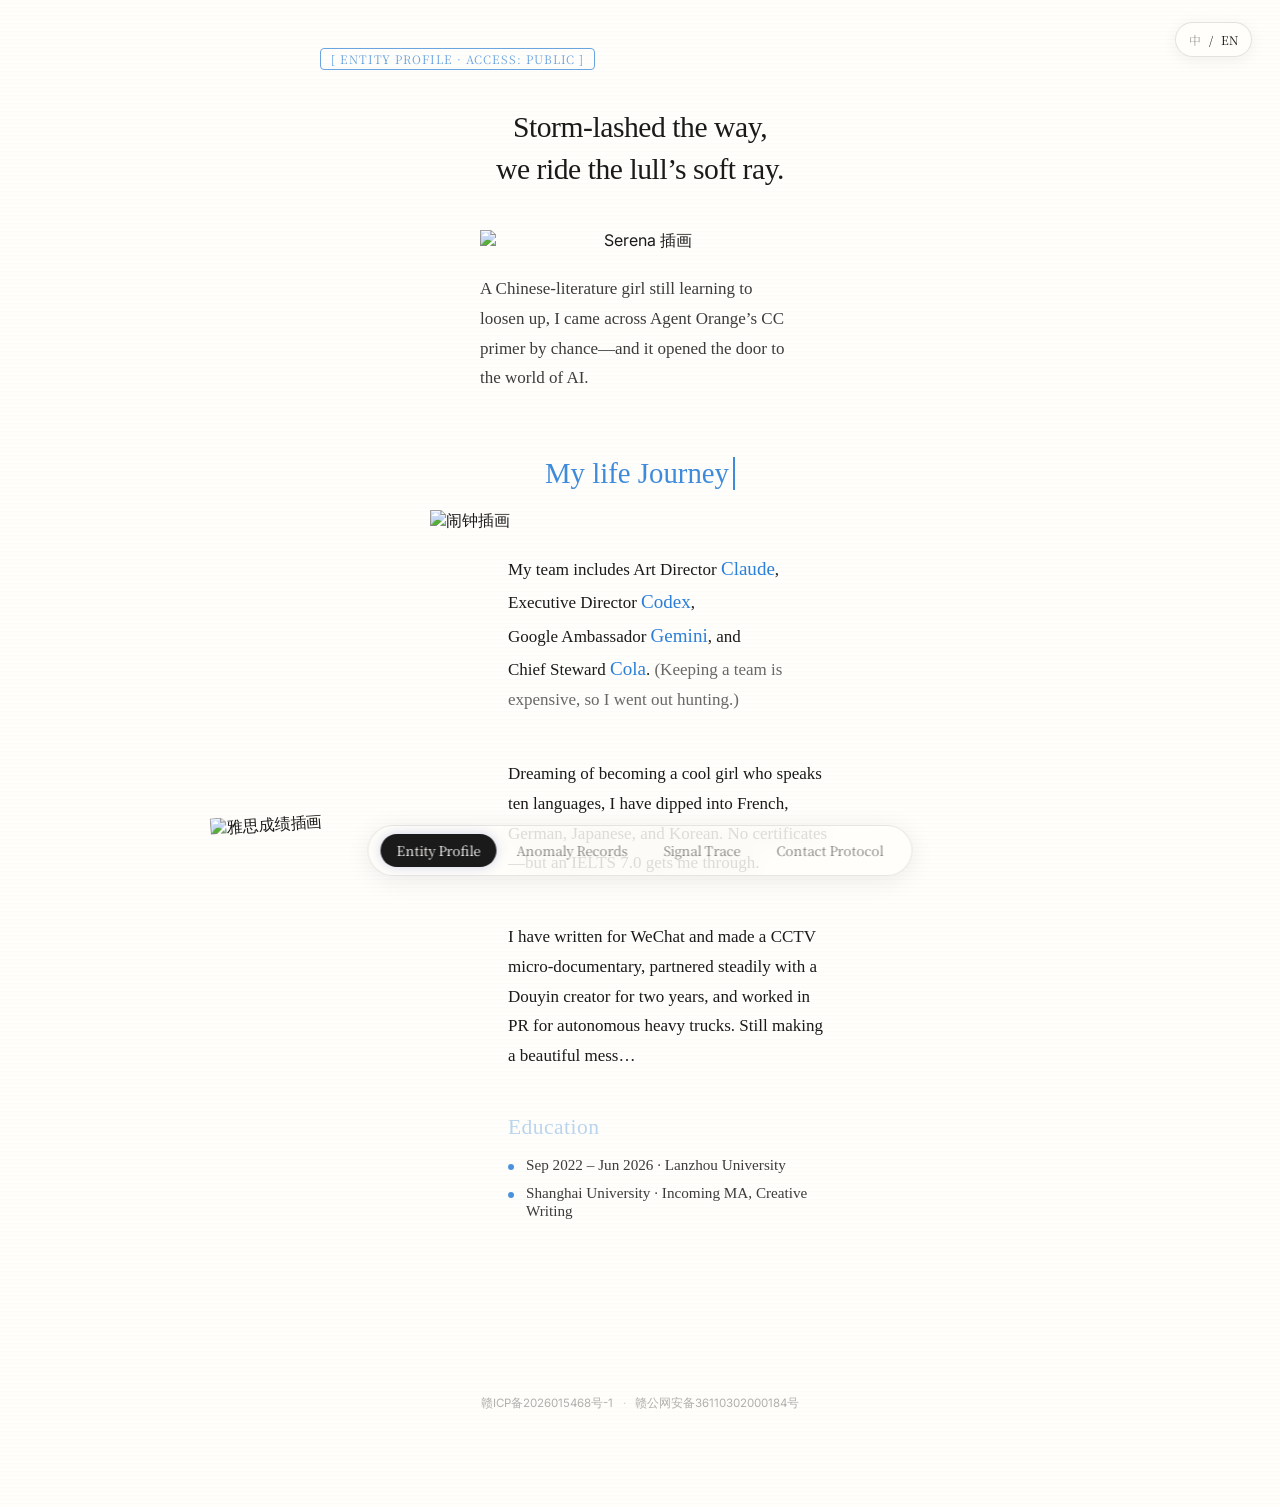
==== about.html @ 27fe1063 "fix: rebuild English about typography" ====
<!DOCTYPE html>
<html lang="zh-CN">
<head>
<meta charset="UTF-8">
<meta name="viewport" content="width=device-width, initial-scale=1.0">
<title>存在体概况 — Serena 熙冉</title>
<meta name="description" content="一个不太松弛的中文系女生，和 Agent 并肩前行的故事。">
<link rel="canonical" href="https://sumohe.com/about.html">
<meta property="og:type" content="website">
<meta property="og:site_name" content="Serena 熙冉">
<meta property="og:title" content="Serena_熙冉：we ride the lull’s soft ray">
<meta property="og:description" content="一个不太松弛的中文系女生，和 Agent 并肩前行的故事。">
<meta property="og:url" content="https://sumohe.com/about.html">
<meta property="og:image" content="https://sumohe.com/assets/serena-fullbody-720.png">
<meta property="og:image:width" content="487">
<meta property="og:image:height" content="720">
<meta property="og:locale" content="zh_CN">
<meta name="twitter:card" content="summary">
<meta name="twitter:title" content="Serena_熙冉：we ride the lull’s soft ray">
<meta name="twitter:description" content="一个不太松弛的中文系女生，和 Agent 并肩前行的故事。">
<meta name="twitter:image" content="https://sumohe.com/assets/serena-fullbody-720.png">
<script src="i18n.js?v=about-copy-1"></script>
<link rel="stylesheet" href="style.css?v=about-flow-3">
</head>
<body class="page-about">
<div class="page">

  <main class="content">

    <div class="file-tag">[ 存在体概况 · 访问级别：公开 ]</div>

    <h1 class="about-title">此行风大雨大，风雨间歇时出发</h1>

    <!-- 开篇区块：主插图 + 一句话引子，先给读者一张"地图" -->
    <div class="about-hero">
      <img class="about-hero-illus" src="assets/about-hero.png" alt="Serena 插画">
      <div class="about-hero-intro">
        <p>一个不太松弛的中文系女生</p>
        <p>无意中看到Agent橘的CC小白教程</p>
        <p>自此打开AI世界的大门</p>
      </div>
    </div>

    <h2 class="about-journey-title"><span class="about-journey-text">My life Journey</span></h2>

    <img class="journal-lead-illus" src="assets/alarm-clock.png" alt="闹钟插画">

    <!-- 介绍正文：逐行排版，靠留白呼吸 -->
    <div class="journal">

      <div class="journal-entry journal-entry--text">
        <div class="journal-text">
          <p>团队成员有</p>
          <p class="about-pair"><span>艺术总监 <span class="en-hand">Claude</span></span><span>执行总监 <span class="en-hand">Codex</span></span></p>
          <p class="about-pair"><span>谷歌大使 <span class="en-hand">Gemini</span></span><span>首席管家 <span class="en-hand">Cola</span></span></p>
          <p>（养团队太贵了 遂外出打猎</p>
        </div>
      </div>

      <div class="journal-entry journal-entry--text journal-entry--illus">
        <img class="journal-illus" src="assets/ielts.png" alt="雅思成绩插画">
        <div class="journal-text">
          <p>梦想是成为会说十门语言的cool girl</p>
          <p>于是法语、德语、日语、韩语都学了点</p>
          <p>都没去考级 好在雅思7.0 勉强过关</p>
        </div>
      </div>

      <div class="journal-entry journal-entry--text">
        <div class="journal-text">
          <p>写过公众号，做过央视微纪录片</p>
          <p>和抖音博主稳定合作两年</p>
          <p>在重卡自动驾驶行业干过pr</p>
          <p>持续折腾中……</p>
        </div>
      </div>

    </div>

    <!-- 教育经历 -->
    <div class="about-edu">
      <div class="about-edu-head"><span class="about-edu-head-en">Education</span>教育经历</div>
      <ul class="about-edu-list">
        <li>2022.9 – 2026.6　兰州大学</li>
        <li>上海大学 创意写作 准研究生</li>
      </ul>
    </div>

  </main>

</div>

<footer class="icp-footer">
  <a href="https://beian.miit.gov.cn/" target="_blank" rel="noopener">赣ICP备2026015468号-1</a>
  <span class="icp-separator" aria-hidden="true">·</span>
  <a href="https://beian.mps.gov.cn/#/query/webSearch?code=36110302000184" target="_blank" rel="noopener">赣公网安备36110302000184号</a>
</footer>

<!-- 底部导航 -->
<nav class="bottom-nav">
  
  <a href="about.html" class="active">存在体概况</a>
  <a href="works.html">异常事件记录</a>
  <a href="talks.html">信号追踪</a>
  <a href="contact.html">接触协议</a>
</nav>

</body>
</html>
---- style.css ----
/* ============================================================
   Serena 熙冉 — 全局样式
   规则怪谈风格 · 底部胶囊导航
   Noto Serif SC + Inter
   ============================================================ */

@import url('https://fonts.googleapis.com/css2?family=Inter:wght@400;500&family=Noto+Serif+SC:wght@400;500;700&family=Schoolbell&display=swap');

:root {
  --font-title: "Noto Serif SC", "PingFang SC", "Noto Sans SC", serif;
  --font-body: "Inter", "PingFang SC", "Noto Sans SC", system-ui, sans-serif;

  --bg: #FFFEFA;
  --ink: #1A1A1A;
  --accent: #3F51B5;
  --green: #B8E954;
  --pink: #C2185B;
  --dim: #8A8A8A;
  --transition: 0.5s cubic-bezier(.4, 0, .2, 1);
}

/* 跨页面原生过渡：支持的浏览器会在整页跳转时自动做首尾帧平滑过渡，
   不支持的浏览器直接忽略，不影响现有行为 */
@view-transition {
  navigation: auto;
}

/* ── Reset ── */
*, *::before, *::after { box-sizing: border-box; }
html, body { margin: 0; padding: 0; }

body {
  font-family: var(--font-body);
  background: var(--bg);
  color: var(--ink);
  transition: background-color var(--transition), color var(--transition);
  animation: pageIn .4s ease both;
  min-height: 100vh;
  /* 全局极淡扫描线纹理（规则怪谈氛围） */
  background-image:
    repeating-linear-gradient(
      0deg,
      transparent,
      transparent 3px,
      rgba(63, 81, 181, 0.018) 3px,
      rgba(63, 81, 181, 0.018) 4px
    );
}
@keyframes pageIn { from { opacity: 0; } to { opacity: 1; } }

a { color: inherit; }

:focus-visible { outline: 2px solid var(--accent); outline-offset: 3px; }
[hidden] { display: none !important; }

/* ── 单栏页面布局 ── */
.page {
  max-width: 720px;
  margin: 0 auto;
  padding: 48px 40px 120px;
  min-height: 100vh;
}

/* ── 站名（顶部文字 logo） ── */
.site-name {
  display: block;
  font-family: var(--font-title);
  font-size: 1.5rem;
  text-decoration: none;
  margin-bottom: 48px;
  opacity: 0.4;
  letter-spacing: 0.08em;
}

/* ── 底部胶囊导航 ── */
.bottom-nav {
  position: fixed;
  bottom: 24px;
  left: 50%;
  transform: translateX(-50%);
  z-index: 500;
  background: rgba(255, 254, 250, 0.85);
  backdrop-filter: blur(12px);
  -webkit-backdrop-filter: blur(12px);
  border: 1px solid rgba(26, 26, 26, 0.10);
  border-radius: 999px;
  padding: 8px 12px;
  display: flex;
  gap: 4px;
  box-shadow: 0 4px 24px rgba(0, 0, 0, 0.08);
  white-space: nowrap;
}
.bottom-nav a {
  font-family: var(--font-title);
  font-size: 0.82rem;
  text-decoration: none;
  padding: 7px 16px;
  border-radius: 999px;
  color: var(--ink);
  opacity: 0.55;
  transition: all 0.2s ease;
  white-space: nowrap;
}
.bottom-nav a:hover { opacity: 1; }
.bottom-nav a.active {
  background: var(--ink);
  color: var(--bg);
  opacity: 1;
  box-shadow: 0 0 12px rgba(63, 81, 181, 0.25);
}

/* ── 语言切换：固定在右上角，和底部导航保持相同的轻盈手账质感 ── */
.language-switcher {
  position: fixed;
  z-index: 600;
  top: 22px;
  right: 28px;
  display: inline-flex;
  align-items: center;
  gap: 5px;
  padding: 6px 10px;
  border: 1px solid rgba(26, 26, 26, 0.12);
  border-radius: 999px;
  background: rgba(255, 254, 250, 0.82);
  backdrop-filter: blur(12px);
  -webkit-backdrop-filter: blur(12px);
  box-shadow: 0 3px 16px rgba(0, 0, 0, 0.06);
  color: var(--ink);
  font-family: var(--font-title);
  font-size: .74rem;
}
.language-switcher button {
  padding: 2px 3px;
  border: 0;
  background: transparent;
  color: inherit;
  font: inherit;
  opacity: .42;
  cursor: pointer;
}
.language-switcher button:hover,
.language-switcher button.active { opacity: 1; }
html[lang="en"] .about-title {
  max-width: 24ch;
  margin: 4px auto 40px;
  white-space: pre-line;
  font-family: Georgia, "Times New Roman", serif;
  font-size: clamp(1.6rem, 2.4vw, 1.85rem);
  font-weight: 400;
  line-height: 1.42;
  letter-spacing: -0.015em;
}
html[lang="en"] .page-about .about-hero { gap: 22px; margin-bottom: 24px; }
html[lang="en"] .page-about .about-hero-illus { max-width: 320px; }
html[lang="en"] .page-about .about-hero-intro {
  display: block;
  width: min(320px, 100%);
  max-width: 320px;
  font-family: Georgia, "Times New Roman", serif;
  font-size: 17px;
  line-height: 1.75;
  text-align: left;
}
html[lang="en"] .page-about .about-hero-intro p {
  margin: 0;
}
html[lang="en"] .page-about .journal-text {
  /* 68px is reserved for the existing IELTS illustration; the reading
     measure itself remains a Pudding-like 320px without moving the image. */
  max-width: 388px;
  font-family: Georgia, "Times New Roman", serif;
  font-size: 17px;
  line-height: 1.75;
  letter-spacing: 0;
}
html[lang="en"] .page-about .journal-text p {
  margin: 0;
}
html[lang="en"] .page-about .about-team-role { white-space: nowrap; }
html[lang="en"] .page-about .about-aside { color: rgba(26, 26, 26, .66); }
html[lang="en"] .page-about .about-edu-list { font-family: Georgia, "Times New Roman", serif; }
@media (max-width: 600px) {
  .language-switcher { top: 14px; right: 16px; }
  html[lang="en"] .about-title { max-width: 16ch; font-size: 1.55rem; }
  html[lang="en"] .page-about .about-hero-intro,
  html[lang="en"] .page-about .journal-text { font-size: 16px; }
}

/* ── 页脚 ── */
.site-footer {
  font-size: .8rem;
  opacity: .4;
  margin-top: 64px;
}
.icp-footer {
  font-size: .72rem;
  text-align: center;
  color: rgba(26, 26, 26, 0.34);
  margin: 56px 0 96px;
}
.icp-footer a {
  color: inherit;
  text-decoration: none;
  transition: color 0.2s ease, opacity 0.2s ease;
}
.icp-footer .icp-separator {
  margin: 0 .55em;
  opacity: .55;
}
.icp-footer a:hover {
  color: rgba(63, 81, 181, 0.72);
  text-decoration: underline;
}
.icp-footer--fixed {
  position: fixed;
  left: 0;
  right: 0;
  bottom: 10px;
  z-index: 80;
  margin: 0;
  pointer-events: none;
}
.icp-footer--fixed a {
  pointer-events: auto;
}

/* ── 标签标注（档案风格小标签）── */
.file-tag {
  display: inline-block;
  font-family: var(--font-title);
  font-size: 0.72rem;
  letter-spacing: 0.08em;
  color: var(--accent);
  border: 1px solid var(--accent);
  border-radius: 4px;
  padding: 2px 10px;
  opacity: 0.7;
  margin-bottom: 32px;
}

/* ═══════════ 关于页 · 存在体概况（品牌蓝主题）═══════════ */
.page-about {
  --accent: #2B7FD8;
}

/* 标题：正文最上方的引言式大标题 */
.about-title {
  font-family: var(--font-title);
  font-weight: 500;
  font-size: 1.5rem;
  line-height: 1.6;
  text-align: center;
  letter-spacing: 0.02em;
  margin: 4px 0 40px;
}

/* 开篇区块与正文共用同一栏宽，左右边界对齐，仅内部文字对齐方式不同 */
.about-hero {
  display: flex;
  flex-direction: column;
  align-items: center;
  text-align: center;
  gap: 22px;
  margin-bottom: 24px;
}
.about-hero-illus {
  width: 100%;
  max-width: 320px;
  height: auto;
}
.about-hero-intro {
  display: flex;
  flex-direction: column;
  gap: 14px;
  width: 100%;
  max-width: 400px;
  font-size: 1.08rem;
  line-height: 1.75;
  opacity: 0.85;
}
.about-hero-intro p { margin: 0; }

/* "My life Journey" 手绘感分节标题：打字机式逐字显现，循环播放 */
.about-journey-title {
  text-align: center;
  margin: 64px 0 20px;
}
.about-journey-text {
  display: inline-block;
  font-family: 'Schoolbell', cursive;
  font-weight: 400;
  font-size: 1.8rem;
  color: var(--accent);
  opacity: 0.9;
  padding-right: 4px;
  border-right: 2px solid var(--accent);
  white-space: nowrap;
  animation: handwriteReveal 5s steps(24, end) infinite;
}
@keyframes handwriteReveal {
  0%   { clip-path: inset(0 100% 0 0); }
  40%  { clip-path: inset(0 0% 0 0); }
  78%  { clip-path: inset(0 0% 0 0); }
  82%  { clip-path: inset(0 100% 0 0); }
  100% { clip-path: inset(0 100% 0 0); }
}

/* My life Journey 下方的引子插图 */
.journal-lead-illus {
  display: block;
  width: 100%;
  max-width: 420px;
  height: auto;
  margin: 0 auto 20px;
}

/* 正文：与开篇区块共享栏宽，改为左对齐，贴合参考网站的阅读节奏 */
.journal {
  display: flex;
  flex-direction: column;
  align-items: center;
  gap: 44px;
  margin-bottom: 44px;
}
.journal-entry {
  width: 100%;
  max-width: 400px;
}
.journal-text {
  text-align: left;
  font-size: 1.05rem;
  line-height: 1.75;
  padding-left: 68px;
}
.journal-text p { margin: 0 0 14px; }
.journal-text p:last-child { margin-bottom: 0; }
.about-pair { display: flex; gap: 24px; flex-wrap: wrap; }

/* 语言学习插图：卧在左侧留白，纵向跨过上下两段，避免只贴在中间一段 */
.journal-entry--illus { position: relative; }
.journal-illus {
  position: absolute;
  top: 50%;
  left: -230px;
  width: 300px;
  height: auto;
  transform: translateY(-50%) rotate(-4deg);
  pointer-events: none;
}
.en-hand {
  font-family: 'Schoolbell', cursive;
  font-size: 1.12em;
  color: var(--accent);
}

/* 教育经历 */
.about-edu {
  position: relative;
  z-index: 1;
  width: 100%;
  max-width: 400px;
  margin: 0 auto;
  padding-left: 68px;
}
.about-edu-head {
  font-family: var(--font-title);
  font-size: 0.8rem;
  opacity: 0.4;
  letter-spacing: 0.1em;
  margin: 0 0 16px;
}
.about-edu-head-en {
  font-family: 'Schoolbell', cursive;
  font-size: 1.35rem;
  opacity: 0.8;
  letter-spacing: 0.02em;
  color: var(--accent);
  margin-right: 6px;
}
.about-edu-list {
  list-style: none;
  padding: 0;
  margin: 0;
  display: flex;
  flex-direction: column;
  gap: 10px;
  font-size: 0.95rem;
  opacity: 0.85;
}
.about-edu-list li { position: relative; padding-left: 18px; }
.about-edu-list li::before {
  content: '';
  position: absolute;
  left: 0;
  top: 0.55em;
  width: 6px;
  height: 6px;
  border-radius: 50%;
  background: var(--accent);
}

/* ═══════════ 作品页 · 案件卷宗 ═══════════ */
.works-header-tag { margin-bottom: 28px; }

.case-file {
  position: relative;
  border: 1px solid rgba(26, 26, 26, 0.12);
  border-radius: 8px;
  margin-bottom: 12px;
  overflow: hidden;
}
.case-header {
  padding: 16px 20px;
  cursor: pointer;
  display: flex;
  justify-content: space-between;
  align-items: center;
  gap: 16px;
  user-select: none;
}
.case-header:hover { background: rgba(63, 81, 181, 0.04); }
.case-meta { display: flex; align-items: center; gap: 12px; flex-wrap: wrap; }
.case-id {
  font-family: var(--font-title);
  font-size: 0.72rem;
  opacity: 0.4;
  letter-spacing: 0.08em;
}
.case-name {
  font-family: var(--font-title);
  font-size: 1rem;
}
.case-right { display: flex; align-items: center; gap: 10px; flex-shrink: 0; }
.case-tag {
  font-size: 0.72rem;
  padding: 2px 10px;
  border: 1px solid;
  border-radius: 999px;
  opacity: 0.6;
}
.case-tag.running-tag { border-color: var(--accent); color: var(--accent); opacity: 0.9; }
.case-tag.active-tag  { border-color: #B8E954; color: #5a7a00; }
.case-tag.archived-tag { opacity: 0.35; }
.case-tag.stalled-tag { border-color: var(--pink); color: var(--pink); opacity: 0.6; }
.case-chevron {
  font-size: 0.7rem;
  opacity: 0.3;
  transition: transform 0.3s ease;
}
.case-file.open .case-chevron { transform: rotate(180deg); }

.case-body {
  padding: 0 20px;
  max-height: 0;
  overflow: hidden;
  transition: max-height 0.4s ease, padding 0.3s ease;
  border-top: 0px solid rgba(26, 26, 26, 0.07);
}
.case-file.open .case-body {
  max-height: 300px;
  padding: 16px 20px;
  border-top-width: 1px;
}
.case-level {
  font-size: 0.78rem;
  opacity: 0.5;
  margin-bottom: 8px;
  font-family: var(--font-title);
  letter-spacing: 0.05em;
}
.case-summary {
  font-size: 0.95rem;
  line-height: 1.7;
  opacity: 0.75;
}

/* 扫描线 */
@keyframes scanLine {
  from { transform: translateY(0);    opacity: 0.6; }
  to   { transform: translateY(100%); opacity: 0;   }
}
.case-file.open::after {
  content: '';
  position: absolute;
  left: 0; top: 0;
  width: 100%; height: 2px;
  background: linear-gradient(90deg, transparent, var(--accent), transparent);
  animation: scanLine 0.5s ease forwards;
  pointer-events: none;
}

/* ═══════════ 信号追踪（品牌蓝 #2B7FD8，与存在体概况一致）═══════════ */
.signals-bg {
  --accent: #2B7FD8;
  background-image:
    linear-gradient(rgba(43, 127, 216, 0.04) 1px, transparent 1px),
    linear-gradient(90deg, rgba(43, 127, 216, 0.04) 1px, transparent 1px);
  background-size: 32px 32px;
}
/* 顶部手写标题与三列文字之间多留一行呼吸感 */
.signals-bg .about-journey-title {
  margin-bottom: 64px;
}
/* 三列纯文字排版：彩色短横线 + 英文标题 + 条目，无卡片 */
.signal-pillars {
  display: grid;
  grid-template-columns: repeat(3, 1fr);
  gap: 52px;
  padding-top: 16px;
}
@media (min-width: 601px) {
  .signal-pillars,
  .signal-sample-library {
    width: min(1080px, calc(100vw - 48px));
    margin-left: 50%;
    transform: translateX(-50%);
  }
}
.signal-pillar-dash {
  display: block;
  width: 48px;
  height: 4px;
  margin-bottom: 24px;
  background: var(--dash, var(--accent));
  border-radius: 2px;
}
.signal-pillar-title {
  margin: 0 0 26px;
  font-family: var(--font-title);
  font-size: 1.28rem;
  font-weight: 700;
  letter-spacing: 0.02em;
  color: var(--ink);
}
.signal-pillar-items {
  list-style: none;
  margin: 0;
  padding: 0;
  display: flex;
  flex-direction: column;
  gap: 22px;
}
.signal-pillar-item-title {
  display: block;
  font-family: var(--font-title);
  font-size: 0.95rem;
  margin-bottom: 5px;
}
.signal-pillar-item-desc {
  display: block;
  font-size: 0.8rem;
  line-height: 1.65;
  opacity: 0.5;
}
.signal-sample-library {
  margin-top: 84px;
}
.signal-library-head {
  max-width: 620px;
  margin: 0 auto 44px;
  text-align: center;
}
.signal-library-head h1 {
  margin: 0;
  font-family: var(--font-title);
  font-size: clamp(1.08rem, 2.6vw, 1.32rem);
  font-weight: 500;
  line-height: 1.4;
  color: var(--accent);
}
.signal-library-hint {
  margin: 10px 0 0;
  font-size: 0.76rem;
  letter-spacing: 0.04em;
  opacity: 0.45;
}
/* 堆叠卡片陈列：图片即卡片（圆角 + 投影），后面露出两张叠影，点击翻下一张 */
.signal-sample-grid {
  display: flex;
  flex-wrap: wrap;
  align-items: center;
  justify-content: center;
  gap: 72px 48px;
}
.signal-sample-card {
  flex: 0 0 auto;
  width: calc(var(--w) * 1px);
}
.signal-stack {
  position: relative;
  width: 100%;
  aspect-ratio: var(--w) / var(--h);
  cursor: pointer;
}
.signal-stack .signal-shot {
  position: absolute;
  inset: 0;
  width: 100%;
  height: 100%;
  object-fit: cover;
  border-radius: 14px;
  box-shadow: 0 5px 20px rgba(26, 26, 26, 0.12);
  opacity: 0;
  transform: translateY(44px) scale(0.92);
  transition: transform 0.4s ease, opacity 0.4s ease;
}
/* 卡片高、缩放会抵消位移，偏移量要够大叠影才露得出来 */
.signal-shot.pos-0 { z-index: 4; transform: translateY(0) scale(1); opacity: 1; }
.signal-shot.pos-1 { z-index: 3; transform: translateY(22px) scale(0.96); opacity: 0.8; }
.signal-shot.pos-2 { z-index: 2; transform: translateY(44px) scale(0.92); opacity: 0.6; }
.signal-shot.is-leaving { z-index: 5; transform: translateX(-120%) rotate(-5deg); opacity: 0; }
/* 展签：无框文字，居中放在卡片下方 */
.signal-sample-meta {
  margin: 46px 0 0;
  text-align: center;
}
.signal-sample-mark {
  font-family: var(--font-title);
  font-size: 0.92rem;
  color: var(--ink);
}
.signal-sample-count {
  font-family: var(--font-body);
  font-size: 0.68rem;
  letter-spacing: 0.08em;
  color: var(--dim);
  margin-left: 10px;
}
.signal-sample-meta p {
  margin: 7px 0 0;
  font-size: 0.74rem;
  line-height: 1.7;
  opacity: 0.55;
}
/* ═══════════ 接触协议 ═══════════ */
/* 容器整体在页面居中（参照 .about-edu 的做法），容器内文字左对齐 */
.contact-intro-text {
  max-width: 420px;
  margin: 48px auto 0;
  font-size: 1rem;
  opacity: 0.6;
  line-height: 1.7;
}

/* 片尾名单风格：分组标题 + 行内 role/value 排布 */
.credits-groups {
  max-width: 420px;
  margin: 0 auto;
}
.cr-group { margin-bottom: 50px; }
.cr-group:last-child { margin-bottom: 0; }
.cr-group-title {
  font-family: var(--font-title);
  font-size: 0.78rem;
  letter-spacing: 0.3em;
  color: var(--dim);
  margin-bottom: 22px;
}
.cr-list { list-style: none; margin: 0; padding: 0; }
.cr-row {
  display: flex;
  align-items: baseline;
  gap: 18px;
  padding: 13px 0;
}
.cr-role {
  flex: 0 0 128px;
  font-family: var(--font-body);
  font-size: 0.7rem;
  font-weight: 500;
  letter-spacing: 0.14em;
  text-transform: uppercase;
  color: var(--dim);
}
.cr-body { display: flex; flex-direction: column; flex: 0 1 auto; }
.cr-value {
  font-family: var(--font-title);
  font-size: 1.14rem;
  color: var(--ink);
  text-decoration: none;
}
a.cr-value { transition: color 0.2s ease; }
a.cr-value:hover { color: var(--accent); }
.cr-note {
  display: block;
  margin-top: 4px;
  font-size: 0.72rem;
  opacity: 0.5;
}

/* ── 弹窗（首页保留）── */
.modal {
  position: fixed; inset: 0; z-index: 50;
  display: flex; align-items: center; justify-content: center; padding: 24px;
}
.modal-backdrop { position: absolute; inset: 0; background: rgba(0,0,0,.25); }
.modal-box {
  position: relative;
  background: var(--bg);
  color: var(--ink);
  border: 2px solid var(--ink);
  border-radius: 16px;
  padding: 32px 28px;
  max-width: 420px; width: 100%;
  box-shadow: 6px 6px 0 rgba(0,0,0,.12);
  animation: popIn .25s ease both;
}
.modal-q {
  font-family: var(--font-title);
  font-size: 1.5rem; line-height: 1.3; margin: 0 0 24px;
}
.modal-actions { display: flex; flex-direction: column; gap: 12px; }
.modal-btn {
  font-family: var(--font-body);
  font-size: 1rem; padding: 12px 16px;
  border: 1.5px solid var(--ink); border-radius: 10px;
  background: transparent; color: inherit; cursor: pointer;
  text-align: left;
  transition: background-color .2s ease, transform .1s ease;
}
.modal-btn:hover { background: var(--green); border-color: var(--green); color: var(--ink); }
.modal-btn:active { transform: translateY(1px); }
@keyframes popIn {
  from { opacity: 0; transform: scale(.96); }
  to   { opacity: 1; transform: scale(1); }
}

/* ═══════════ 响应式 ═══════════ */
@media (max-width: 600px) {
  .page { padding: 32px 20px 100px; }

  .icp-footer {
    color: rgba(26, 26, 26, 0.34);
  }

  .bottom-nav {
    bottom: 14px;
    padding: 6px 8px;
    gap: 2px;
    max-width: calc(100vw - 24px);
    overflow-x: auto;
    -webkit-overflow-scrolling: touch;
    scrollbar-width: none;
  }
  .bottom-nav::-webkit-scrollbar { display: none; }
  .bottom-nav a {
    font-size: 0.72rem;
    padding: 5px 11px;
  }

  .journal { gap: 34px; }
  .journal-text { font-size: 1rem; padding-left: 0; text-align: center; }
  .about-pair { justify-content: center; }
  .about-title { font-size: 1.28rem; }
  .about-hero-illus { max-width: 220px; }
  .journal-lead-illus { max-width: 280px; }
  .about-hero-intro { max-width: 300px; }
  .journal-entry { max-width: 300px; }
  .about-edu { max-width: 300px; padding-left: 0; text-align: center; }
  .about-edu-list li { padding-left: 0; }
  .about-edu-list li::before { display: none; }
  .about-journey-text { font-size: 1.5rem; }

  .journal-illus {
    position: static;
    display: block;
    width: 200px;
    margin: 0 auto 16px;
    transform: none;
  }

  .signal-sample-library {
    margin-top: 58px;
  }
  .signal-library-head {
    margin-bottom: 30px;
  }
  .signal-sample-grid {
    flex-direction: column;
    gap: 44px;
  }
  .signal-sample-card {
    width: min(330px, 86vw);
  }
  .signal-sample-meta {
    margin-top: 32px;
  }

  .signal-pillars { grid-template-columns: 1fr; gap: 36px; padding-top: 4px; }
  .signal-pillar-title { margin-bottom: 20px; }

  .cr-row { gap: 12px; }
  .cr-role { flex-basis: 96px; font-size: 0.6rem; }
  .cr-value { font-size: 0.92rem; word-break: break-word; }
}

/* Keep the English reading column left-aligned on small screens too. */
@media (max-width: 600px) {
  html[lang="en"] .page-about .about-hero-intro,
  html[lang="en"] .page-about .journal-text,
  html[lang="en"] .page-about .about-edu { text-align: left; }
}

@media (prefers-reduced-motion: reduce) {
  *, *::before, *::after {
    animation: none !important;
    transition: none !important;
  }
}
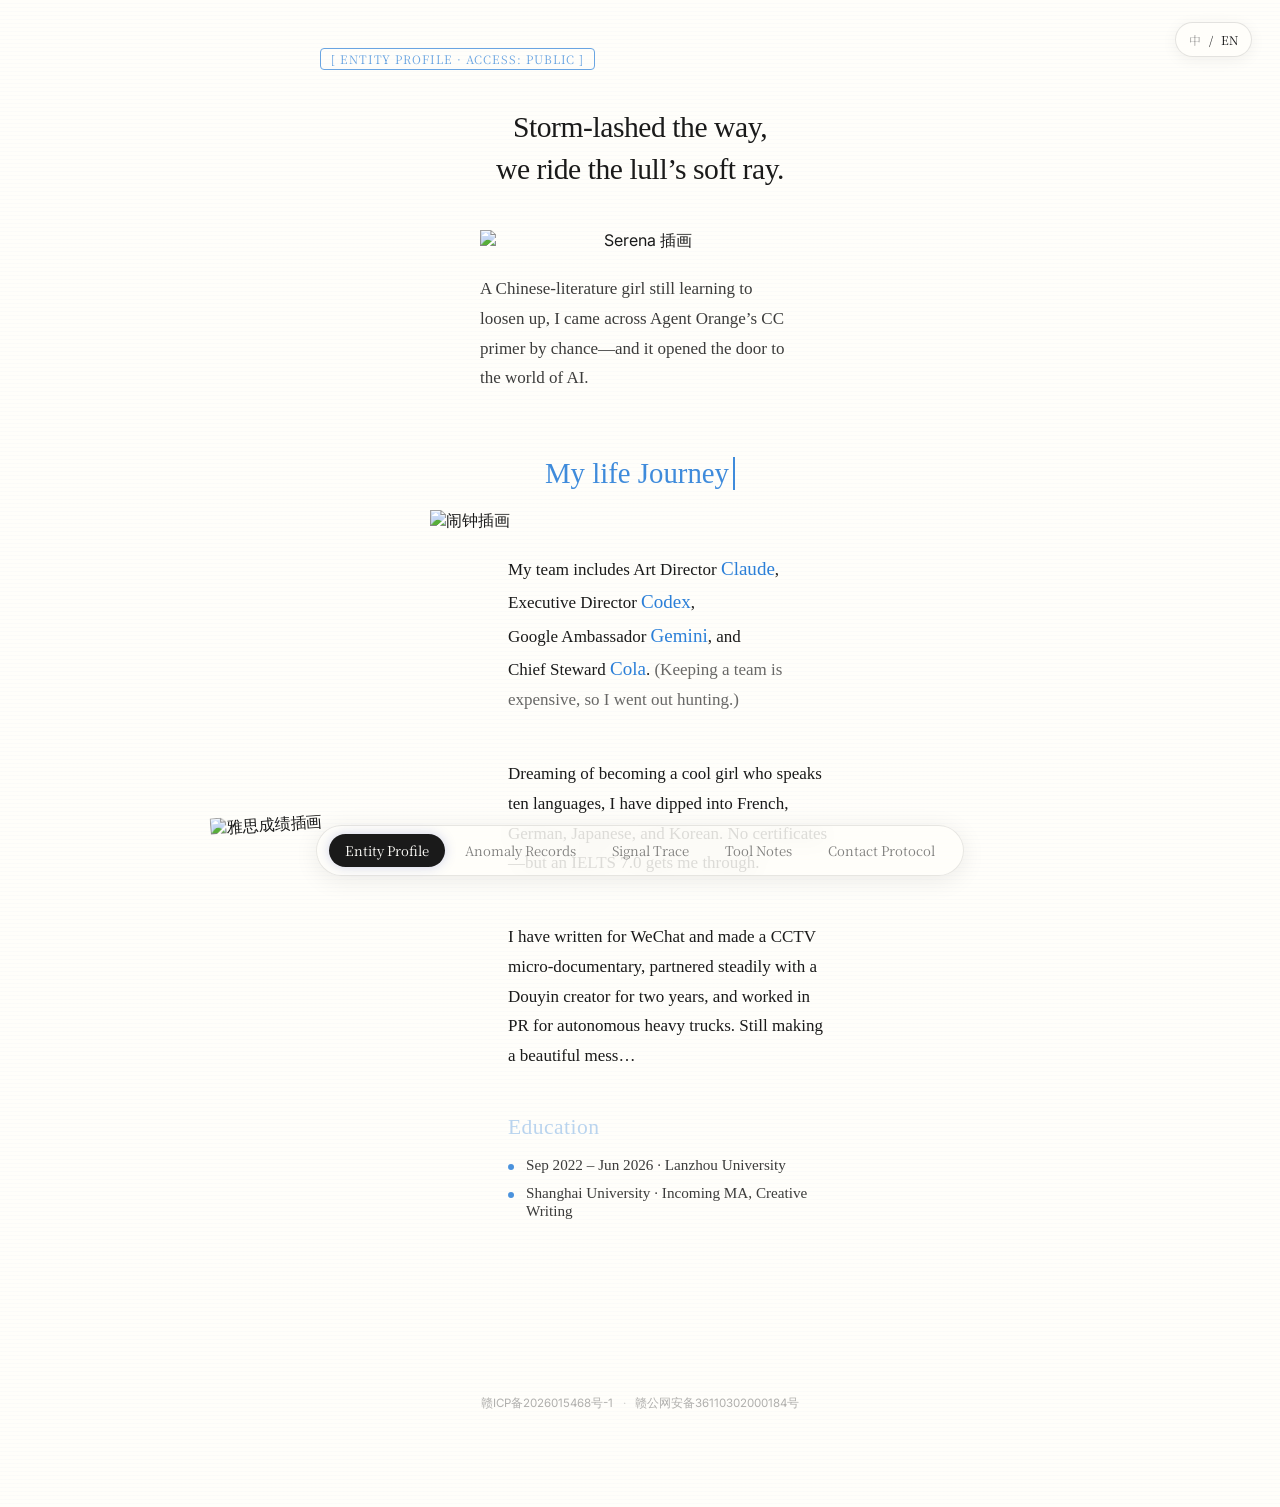
==== commit 1427e03d: "feat: add bilingual tool notes blog" ====
--- a/about.html
+++ b/about.html
@@ -102,6 +102,7 @@
   <a href="about.html" class="active">存在体概况</a>
   <a href="works.html">异常事件记录</a>
   <a href="talks.html">信号追踪</a>
+  <a href="blog.html">工具手记</a>
   <a href="contact.html">接触协议</a>
 </nav>
 
--- a/style.css
+++ b/style.css
@@ -109,6 +109,101 @@
   box-shadow: 0 0 12px rgba(63, 81, 181, 0.25);
 }
 
+/* ═══════════ Blog · 工具手记 ═══════════ */
+.page-blog { --accent: #A84B22; }
+.page-blog .content { padding-top: 10px; }
+.blog-header { margin: 30px 0 46px; }
+.blog-kicker {
+  margin: 0 0 12px;
+  color: var(--accent);
+  font-family: var(--font-body);
+  font-size: .72rem;
+  font-weight: 500;
+  letter-spacing: .16em;
+}
+.blog-header h1 {
+  max-width: 12em;
+  margin: 0;
+  font-family: var(--font-title);
+  font-size: clamp(2rem, 5.2vw, 3rem);
+  font-weight: 500;
+  line-height: 1.25;
+  letter-spacing: .02em;
+}
+.blog-intro {
+  max-width: 500px;
+  margin: 22px 0 0;
+  font-family: var(--font-title);
+  font-size: 1rem;
+  line-height: 2;
+  color: rgba(26, 26, 26, .74);
+}
+.blog-feed { border-top: 1px solid rgba(26, 26, 26, .2); }
+.blog-post {
+  display: grid;
+  grid-template-columns: 52px minmax(0, 1fr) auto;
+  gap: 20px;
+  align-items: start;
+  padding: 28px 0 30px;
+  border-bottom: 1px solid rgba(26, 26, 26, .2);
+}
+.blog-post-index {
+  color: var(--accent);
+  font-family: Georgia, "Times New Roman", serif;
+  font-size: 1.15rem;
+  line-height: 1.4;
+}
+.blog-post-meta {
+  margin: 0 0 8px;
+  color: var(--accent);
+  font-size: .68rem;
+  letter-spacing: .12em;
+}
+.blog-post h2 {
+  margin: 0;
+  font-family: var(--font-title);
+  font-size: 1.35rem;
+  font-weight: 500;
+  line-height: 1.45;
+}
+.blog-post-body > p:last-child {
+  max-width: 440px;
+  margin: 10px 0 0;
+  font-family: var(--font-title);
+  font-size: .94rem;
+  line-height: 1.85;
+  color: rgba(26, 26, 26, .68);
+}
+.blog-post-status {
+  margin-top: 3px;
+  padding: 4px 8px;
+  border: 1px solid rgba(168, 75, 34, .34);
+  border-radius: 999px;
+  color: var(--accent);
+  font-family: var(--font-title);
+  font-size: .7rem;
+  white-space: nowrap;
+}
+.blog-note {
+  display: flex;
+  gap: 12px;
+  max-width: 480px;
+  margin-top: 34px;
+  padding: 16px 0 0;
+  color: rgba(26, 26, 26, .62);
+  font-family: var(--font-title);
+  font-size: .9rem;
+  line-height: 1.8;
+}
+.blog-note-mark { color: var(--accent); }
+.blog-note p { margin: 0; }
+html[lang="en"] .page-blog .blog-header h1,
+html[lang="en"] .page-blog .blog-intro,
+html[lang="en"] .page-blog .blog-post h2,
+html[lang="en"] .page-blog .blog-post-body > p:last-child,
+html[lang="en"] .page-blog .blog-note { font-family: Georgia, "Times New Roman", serif; }
+html[lang="en"] .page-blog .blog-header h1 { max-width: 18ch; }
+
 /* ── 语言切换：固定在右上角，和底部导航保持相同的轻盈手账质感 ── */
 .language-switcher {
   position: fixed;
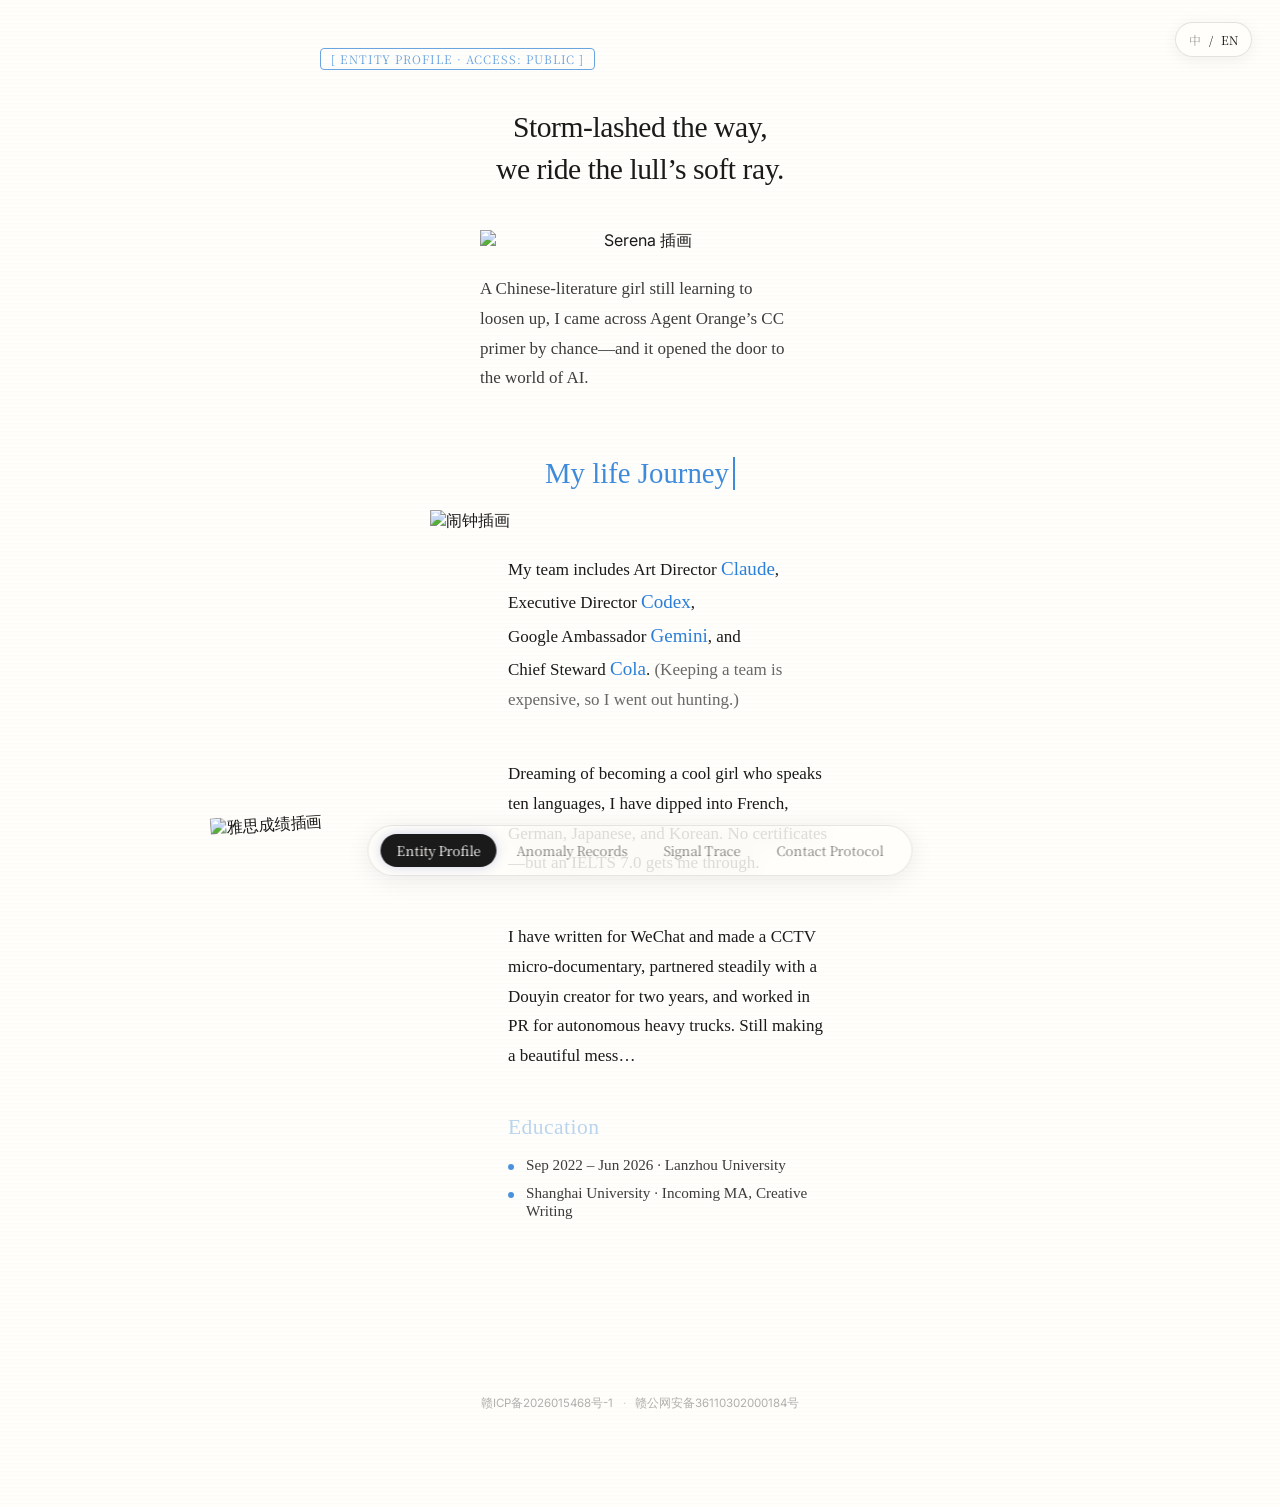
==== commit 1304ea82: "feat: fold notes into signal trace" ====
--- a/about.html
+++ b/about.html
@@ -102,7 +102,6 @@
   <a href="about.html" class="active">存在体概况</a>
   <a href="works.html">异常事件记录</a>
   <a href="talks.html">信号追踪</a>
-  <a href="blog.html">工具手记</a>
   <a href="contact.html">接触协议</a>
 </nav>
 
--- a/style.css
+++ b/style.css
@@ -108,101 +108,6 @@
   opacity: 1;
   box-shadow: 0 0 12px rgba(63, 81, 181, 0.25);
 }
-
-/* ═══════════ Blog · 工具手记 ═══════════ */
-.page-blog { --accent: #A84B22; }
-.page-blog .content { padding-top: 10px; }
-.blog-header { margin: 30px 0 46px; }
-.blog-kicker {
-  margin: 0 0 12px;
-  color: var(--accent);
-  font-family: var(--font-body);
-  font-size: .72rem;
-  font-weight: 500;
-  letter-spacing: .16em;
-}
-.blog-header h1 {
-  max-width: 12em;
-  margin: 0;
-  font-family: var(--font-title);
-  font-size: clamp(2rem, 5.2vw, 3rem);
-  font-weight: 500;
-  line-height: 1.25;
-  letter-spacing: .02em;
-}
-.blog-intro {
-  max-width: 500px;
-  margin: 22px 0 0;
-  font-family: var(--font-title);
-  font-size: 1rem;
-  line-height: 2;
-  color: rgba(26, 26, 26, .74);
-}
-.blog-feed { border-top: 1px solid rgba(26, 26, 26, .2); }
-.blog-post {
-  display: grid;
-  grid-template-columns: 52px minmax(0, 1fr) auto;
-  gap: 20px;
-  align-items: start;
-  padding: 28px 0 30px;
-  border-bottom: 1px solid rgba(26, 26, 26, .2);
-}
-.blog-post-index {
-  color: var(--accent);
-  font-family: Georgia, "Times New Roman", serif;
-  font-size: 1.15rem;
-  line-height: 1.4;
-}
-.blog-post-meta {
-  margin: 0 0 8px;
-  color: var(--accent);
-  font-size: .68rem;
-  letter-spacing: .12em;
-}
-.blog-post h2 {
-  margin: 0;
-  font-family: var(--font-title);
-  font-size: 1.35rem;
-  font-weight: 500;
-  line-height: 1.45;
-}
-.blog-post-body > p:last-child {
-  max-width: 440px;
-  margin: 10px 0 0;
-  font-family: var(--font-title);
-  font-size: .94rem;
-  line-height: 1.85;
-  color: rgba(26, 26, 26, .68);
-}
-.blog-post-status {
-  margin-top: 3px;
-  padding: 4px 8px;
-  border: 1px solid rgba(168, 75, 34, .34);
-  border-radius: 999px;
-  color: var(--accent);
-  font-family: var(--font-title);
-  font-size: .7rem;
-  white-space: nowrap;
-}
-.blog-note {
-  display: flex;
-  gap: 12px;
-  max-width: 480px;
-  margin-top: 34px;
-  padding: 16px 0 0;
-  color: rgba(26, 26, 26, .62);
-  font-family: var(--font-title);
-  font-size: .9rem;
-  line-height: 1.8;
-}
-.blog-note-mark { color: var(--accent); }
-.blog-note p { margin: 0; }
-html[lang="en"] .page-blog .blog-header h1,
-html[lang="en"] .page-blog .blog-intro,
-html[lang="en"] .page-blog .blog-post h2,
-html[lang="en"] .page-blog .blog-post-body > p:last-child,
-html[lang="en"] .page-blog .blog-note { font-family: Georgia, "Times New Roman", serif; }
-html[lang="en"] .page-blog .blog-header h1 { max-width: 18ch; }
 
 /* ── 语言切换：固定在右上角，和底部导航保持相同的轻盈手账质感 ── */
 .language-switcher {
@@ -650,6 +555,81 @@
 .signal-sample-library {
   margin-top: 84px;
 }
+/* Talks is also the site's growing notebook. These two quiet columns become
+   chronological lists once posts are added, without turning the page into cards. */
+.signal-notes {
+  width: min(1080px, calc(100vw - 48px));
+  margin: 92px auto 0;
+  padding: 34px 0 4px;
+  border-top: 1px solid rgba(43, 127, 216, .24);
+}
+.signal-notes-head {
+  display: flex;
+  align-items: baseline;
+  justify-content: space-between;
+  gap: 24px;
+  margin-bottom: 34px;
+}
+.signal-notes-eyebrow {
+  margin: 0;
+  color: var(--accent);
+  font-size: .68rem;
+  font-weight: 500;
+  letter-spacing: .16em;
+  white-space: nowrap;
+}
+.signal-notes-head > p:last-child {
+  max-width: 420px;
+  margin: 0;
+  font-family: var(--font-title);
+  font-size: .9rem;
+  line-height: 1.8;
+  opacity: .62;
+}
+.signal-notes-grid {
+  display: grid;
+  grid-template-columns: repeat(2, minmax(0, 1fr));
+  gap: 52px;
+}
+.signal-note-group {
+  min-height: 150px;
+  padding: 0 0 24px;
+  border-bottom: 1px solid rgba(26, 26, 26, .18);
+}
+.signal-note-title-row {
+  display: flex;
+  align-items: baseline;
+  gap: 10px;
+}
+.signal-note-title-row h2 {
+  margin: 0;
+  font-family: var(--font-title);
+  font-size: 1.3rem;
+  font-weight: 500;
+}
+.signal-note-title-row span {
+  color: var(--accent);
+  font-size: .66rem;
+  font-weight: 500;
+  letter-spacing: .13em;
+}
+.signal-note-desc {
+  max-width: 340px;
+  margin: 14px 0 18px;
+  font-family: var(--font-title);
+  font-size: .88rem;
+  line-height: 1.8;
+  opacity: .68;
+}
+.signal-note-empty {
+  margin: 0;
+  color: rgba(43, 127, 216, .74);
+  font-size: .72rem;
+  letter-spacing: .05em;
+}
+html[lang="en"] .signal-notes-head > p:last-child,
+html[lang="en"] .signal-note-desc,
+html[lang="en"] .signal-note-empty { font-family: Georgia, "Times New Roman", serif; }
 .signal-library-head {
   max-width: 620px;
   margin: 0 auto 44px;
@@ -823,6 +803,16 @@
 /* ═══════════ 响应式 ═══════════ */
 @media (max-width: 600px) {
   .page { padding: 32px 20px 100px; }
+
+  .signal-notes {
+    width: 100%;
+    margin-top: 68px;
+    padding-top: 28px;
+  }
+  .signal-notes-head { display: block; margin-bottom: 28px; }
+  .signal-notes-head > p:last-child { margin-top: 12px; }
+  .signal-notes-grid { grid-template-columns: 1fr; gap: 30px; }
+  .signal-note-group { min-height: 0; }
 
   .icp-footer {
     color: rgba(26, 26, 26, 0.34);
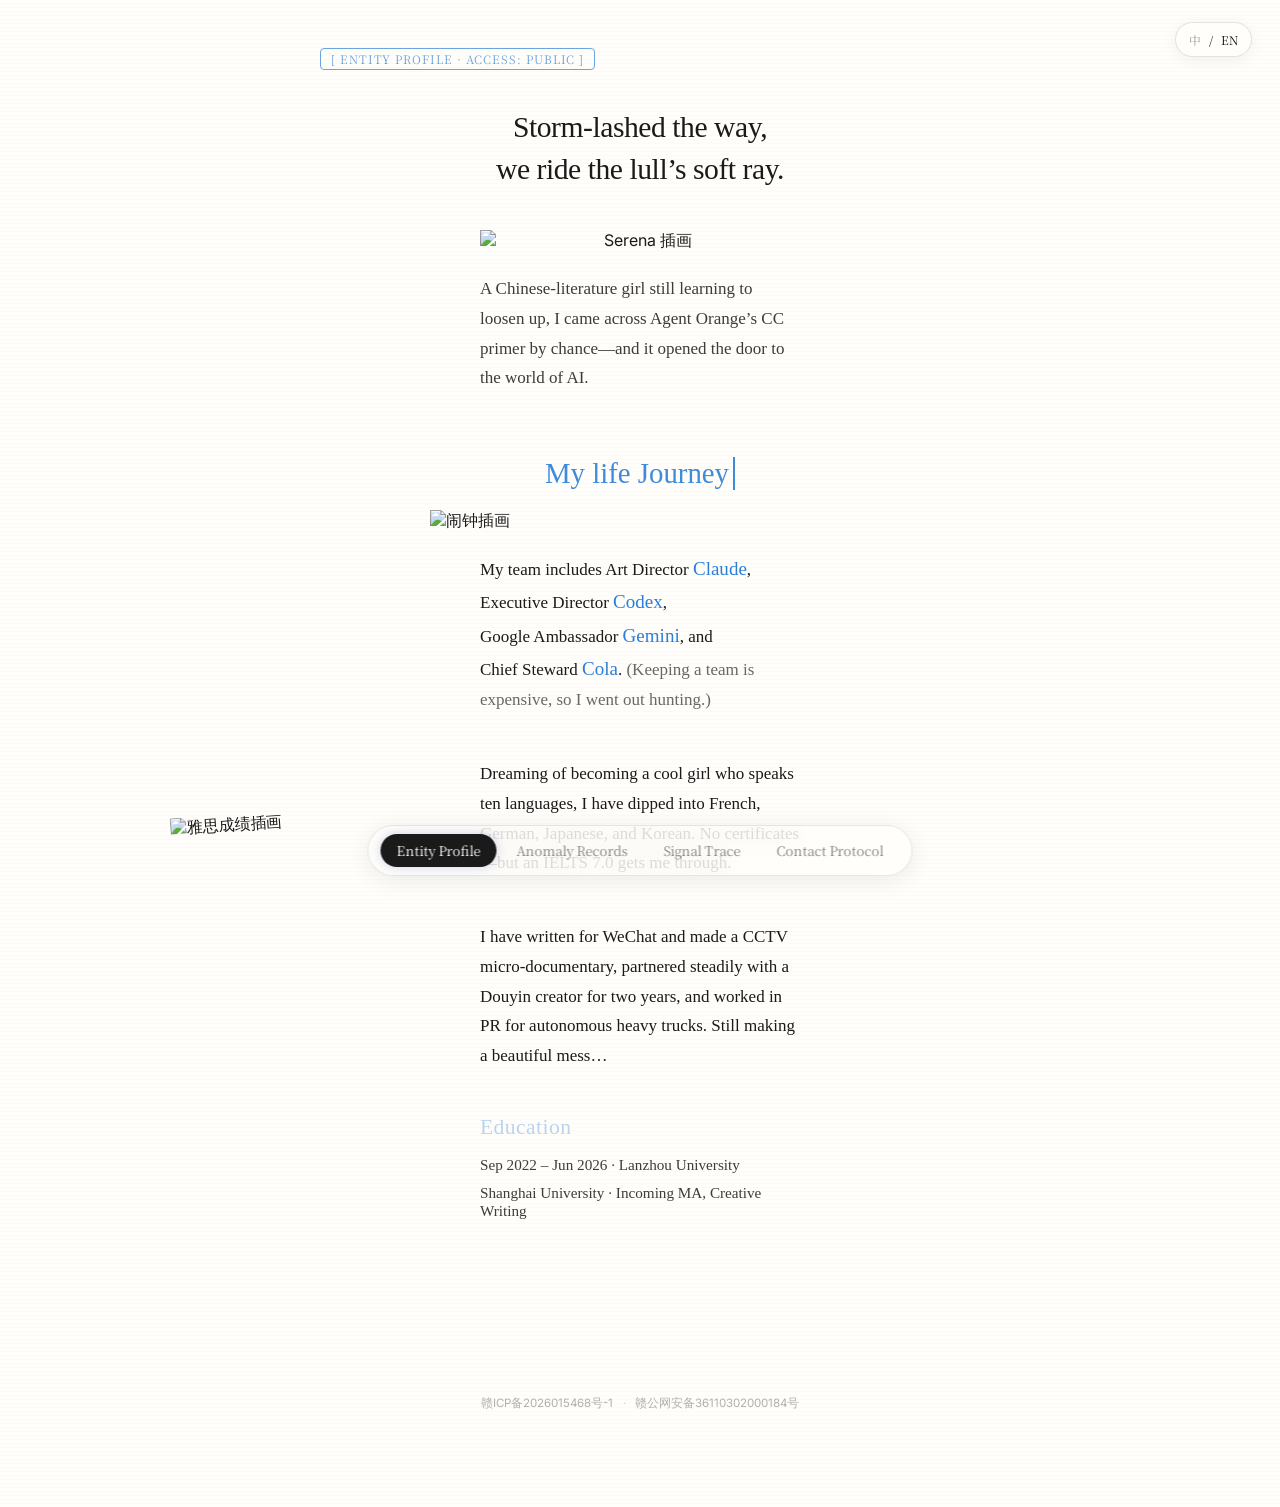
==== commit a2a58b53: "fix: refresh About stylesheet cache" ====
--- a/about.html
+++ b/about.html
@@ -20,7 +20,7 @@
 <meta name="twitter:description" content="一个不太松弛的中文系女生，和 Agent 并肩前行的故事。">
 <meta name="twitter:image" content="https://sumohe.com/assets/serena-fullbody-720.png">
 <script src="i18n.js?v=about-copy-1"></script>
-<link rel="stylesheet" href="style.css?v=about-flow-3">
+<link rel="stylesheet" href="style.css?v=about-align-1">
 </head>
 <body class="page-about">
 <div class="page">
--- a/style.css
+++ b/style.css
@@ -165,9 +165,11 @@
   margin: 0;
 }
 html[lang="en"] .page-about .journal-text {
-  /* 68px is reserved for the existing IELTS illustration; the reading
-     measure itself remains a Pudding-like 320px without moving the image. */
-  max-width: 388px;
+  /* Share the hero intro's 320px reading edge instead of inheriting the
+     Chinese layout's illustration offset. */
+  max-width: 320px;
+  margin-left: 40px;
+  padding-left: 0;
   font-family: Georgia, "Times New Roman", serif;
   font-size: 17px;
   line-height: 1.75;
@@ -176,14 +178,27 @@
 html[lang="en"] .page-about .journal-text p {
   margin: 0;
 }
+html[lang="en"] .page-about .journal-illus { left: -270px; }
 html[lang="en"] .page-about .about-team-role { white-space: nowrap; }
 html[lang="en"] .page-about .about-aside { color: rgba(26, 26, 26, .66); }
-html[lang="en"] .page-about .about-edu-list { font-family: Georgia, "Times New Roman", serif; }
+html[lang="en"] .page-about .about-edu {
+  max-width: 320px;
+  margin: 0 auto;
+  padding-left: 0;
+}
+html[lang="en"] .page-about .about-edu-list {
+  font-family: Georgia, "Times New Roman", serif;
+}
+html[lang="en"] .page-about .about-edu-list li { padding-left: 0; }
+html[lang="en"] .page-about .about-edu-list li::before { display: none; }
 @media (max-width: 600px) {
   .language-switcher { top: 14px; right: 16px; }
   html[lang="en"] .about-title { max-width: 16ch; font-size: 1.55rem; }
   html[lang="en"] .page-about .about-hero-intro,
   html[lang="en"] .page-about .journal-text { font-size: 16px; }
+  html[lang="en"] .page-about .about-hero-intro { max-width: 300px; }
+  html[lang="en"] .page-about .journal-text { max-width: 300px; margin-left: 0; }
+  html[lang="en"] .page-about .about-edu { max-width: 300px; margin: 0 auto; }
 }
 
 /* ── 页脚 ── */
@@ -555,81 +570,108 @@
 .signal-sample-library {
   margin-top: 84px;
 }
-/* Talks is also the site's growing notebook. These two quiet columns become
-   chronological lists once posts are added, without turning the page into cards. */
-.signal-notes {
-  width: min(1080px, calc(100vw - 48px));
-  margin: 92px auto 0;
-  padding: 34px 0 4px;
-  border-top: 1px solid rgba(43, 127, 216, .24);
-}
-.signal-notes-head {
-  display: flex;
-  align-items: baseline;
-  justify-content: space-between;
-  gap: 24px;
-  margin-bottom: 34px;
-}
-.signal-notes-eyebrow {
-  margin: 0;
+/* Talks is the bridge between working methods and visual evidence: two quiet
+   editorial channels, intentionally distinct from both the pillars and gallery. */
+.signal-journal {
+  width: min(760px, 100%);
+  margin: 100px auto 0;
+}
+.signal-journal-kicker {
+  margin: 0 0 30px;
   color: var(--accent);
   font-size: .68rem;
   font-weight: 500;
   letter-spacing: .16em;
-  white-space: nowrap;
-}
-.signal-notes-head > p:last-child {
-  max-width: 420px;
-  margin: 0;
-  font-family: var(--font-title);
-  font-size: .9rem;
-  line-height: 1.8;
-  opacity: .62;
-}
-.signal-notes-grid {
+}
+.signal-journal-grid {
   display: grid;
   grid-template-columns: repeat(2, minmax(0, 1fr));
-  gap: 52px;
-}
-.signal-note-group {
-  min-height: 150px;
-  padding: 0 0 24px;
-  border-bottom: 1px solid rgba(26, 26, 26, .18);
-}
-.signal-note-title-row {
+  gap: 68px;
+}
+.signal-channel { min-width: 0; }
+.signal-channel-head > div {
   display: flex;
   align-items: baseline;
   gap: 10px;
 }
-.signal-note-title-row h2 {
+.signal-channel-head h2 {
   margin: 0;
   font-family: var(--font-title);
-  font-size: 1.3rem;
+  font-size: 1.42rem;
   font-weight: 500;
 }
-.signal-note-title-row span {
+.signal-channel-head span {
   color: var(--accent);
-  font-size: .66rem;
+  font-size: .65rem;
   font-weight: 500;
   letter-spacing: .13em;
 }
-.signal-note-desc {
-  max-width: 340px;
-  margin: 14px 0 18px;
+.signal-channel-head > p {
+  min-height: 74px;
+  margin: 14px 0 0;
   font-family: var(--font-title);
   font-size: .88rem;
-  line-height: 1.8;
-  opacity: .68;
-}
-.signal-note-empty {
+  line-height: 1.85;
+  opacity: .64;
+}
+.signal-entry-list,
+.archive-list { list-style: none; margin: 26px 0 0; padding: 0; }
+.signal-channel-more {
+  display: inline-block;
+  margin-top: 26px;
+  color: var(--accent);
+  font-family: var(--font-title);
+  font-size: .82rem;
+  text-decoration: none;
+}
+.signal-channel-more:hover { text-decoration: underline; text-underline-offset: 4px; }
+.page-archive .page { max-width: 720px; }
+.archive-content { max-width: 560px; margin: 0 auto; }
+.archive-back {
+  display: inline-block;
+  margin-bottom: 66px;
+  color: rgba(26, 26, 26, .56);
+  font-family: var(--font-title);
+  font-size: .84rem;
+  text-decoration: none;
+}
+.archive-back:hover { color: var(--accent); }
+.archive-head > p:first-child {
+  margin: 0 0 12px;
+  color: var(--accent);
+  font-size: .68rem;
+  font-weight: 500;
+  letter-spacing: .16em;
+}
+.archive-head h1 {
   margin: 0;
-  color: rgba(43, 127, 216, .74);
-  font-size: .72rem;
-  letter-spacing: .05em;
-}
-html[lang="en"] .signal-notes-head > p:last-child,
-html[lang="en"] .signal-note-desc,
-html[lang="en"] .signal-note-empty { font-family: Georgia, "Times New Roman", serif; }
+  font-family: var(--font-title);
+  font-size: clamp(2rem, 5vw, 2.8rem);
+  font-weight: 500;
+}
+.archive-head h1 span {
+  color: var(--accent);
+  font-family: var(--font-body);
+  font-size: .7rem;
+  font-weight: 500;
+  letter-spacing: .15em;
+  vertical-align: middle;
+}
+.archive-head > p:last-child {
+  max-width: 390px;
+  margin: 20px 0 0;
+  font-family: var(--font-title);
+  font-size: .95rem;
+  line-height: 1.9;
+  opacity: .66;
+}
+html[lang="en"] .signal-channel-head > p,
+html[lang="en"] .signal-channel-more,
+html[lang="en"] .archive-back,
+html[lang="en"] .archive-head,
+html[lang="en"] .archive-list { font-family: Georgia, "Times New Roman", serif; }
+html[lang="en"] .signal-channel-head span,
+html[lang="en"] .archive-head h1 span { display: none; }
 .signal-library-head {
   max-width: 620px;
   margin: 0 auto 44px;
@@ -804,15 +846,11 @@
 @media (max-width: 600px) {
   .page { padding: 32px 20px 100px; }
 
-  .signal-notes {
-    width: 100%;
-    margin-top: 68px;
-    padding-top: 28px;
-  }
-  .signal-notes-head { display: block; margin-bottom: 28px; }
-  .signal-notes-head > p:last-child { margin-top: 12px; }
-  .signal-notes-grid { grid-template-columns: 1fr; gap: 30px; }
-  .signal-note-group { min-height: 0; }
+  .signal-journal { width: 100%; margin-top: 74px; }
+  .signal-journal-kicker { margin-bottom: 24px; }
+  .signal-journal-grid { grid-template-columns: 1fr; gap: 48px; }
+  .signal-channel-head > p { min-height: 0; }
+  .archive-back { margin-bottom: 48px; }
 
   .icp-footer {
     color: rgba(26, 26, 26, 0.34);
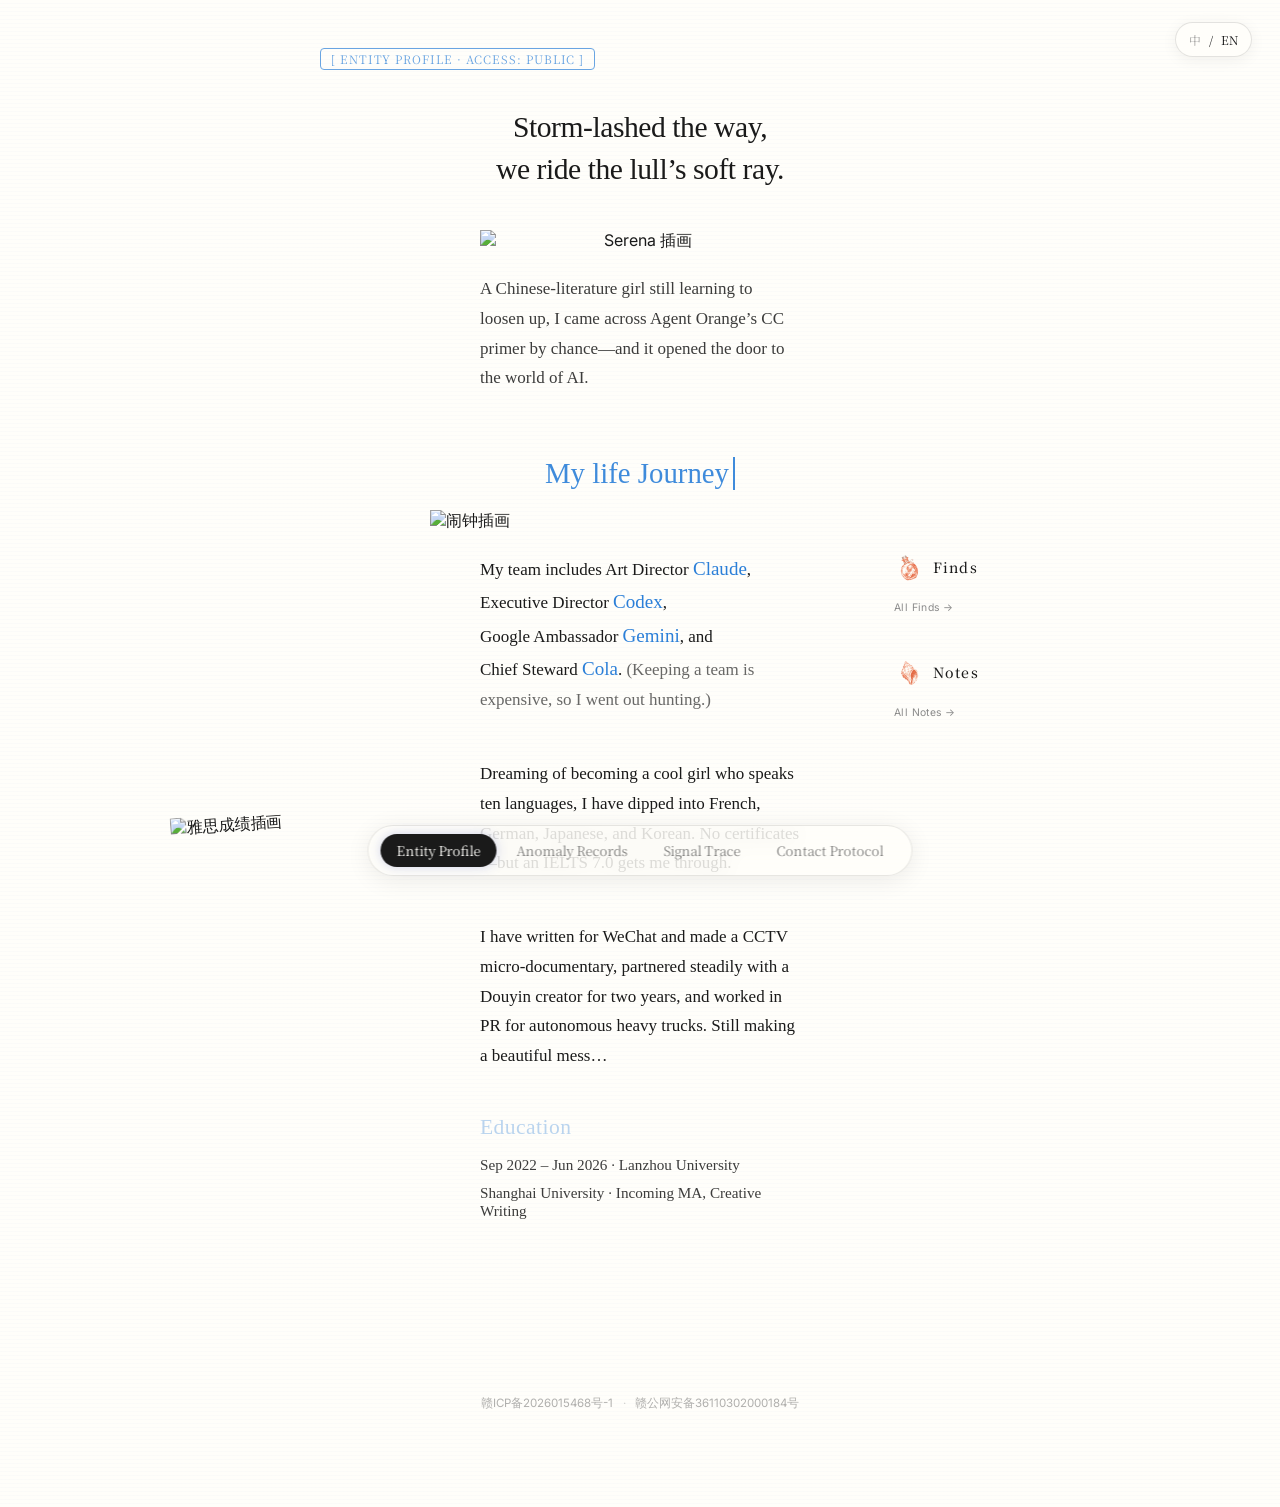
==== commit acddab29: "feat: move notes into about margin" ====
--- a/about.html
+++ b/about.html
@@ -19,8 +19,8 @@
 <meta name="twitter:title" content="Serena_熙冉：we ride the lull’s soft ray">
 <meta name="twitter:description" content="一个不太松弛的中文系女生，和 Agent 并肩前行的故事。">
 <meta name="twitter:image" content="https://sumohe.com/assets/serena-fullbody-720.png">
-<script src="i18n.js?v=about-copy-1"></script>
-<link rel="stylesheet" href="style.css?v=about-align-1">
+<script src="i18n.js?v=about-margin-1"></script>
+<link rel="stylesheet" href="style.css?v=about-margin-1">
 </head>
 <body class="page-about">
 <div class="page">
@@ -45,8 +45,9 @@
 
     <img class="journal-lead-illus" src="assets/alarm-clock.png" alt="闹钟插画">
 
-    <!-- 介绍正文：逐行排版，靠留白呼吸 -->
-    <div class="journal">
+    <div class="about-journey-layout">
+      <!-- 介绍正文：逐行排版，靠留白呼吸 -->
+      <div class="journal">
 
       <div class="journal-entry journal-entry--text">
         <div class="journal-text">
@@ -75,6 +76,31 @@
         </div>
       </div>
 
+      </div>
+
+      <!-- 不是第二个首页：这里只保留近期的旁注，完整内容各自归档。 -->
+      <aside class="about-margin-notes" aria-label="拾记与随记">
+        <div class="about-margin-notes-inner">
+          <section class="about-margin-note about-margin-note--finds">
+            <div class="about-margin-note-head">
+              <img src="assets/contact-bottle-round.png" alt="漂流瓶插画">
+              <h2>拾记 <span>FINDS</span></h2>
+            </div>
+            <!-- 新文章发布后，按日期从新到旧保留最新两篇。 -->
+            <ol class="about-margin-note-list"></ol>
+            <a href="talks/finds.html">查看全部拾记 →</a>
+          </section>
+          <section class="about-margin-note about-margin-note--notes">
+            <div class="about-margin-note-head">
+              <img src="assets/contact-shell-conch.png" alt="贝壳插画">
+              <h2>随记 <span>NOTES</span></h2>
+            </div>
+            <!-- 新文章发布后，按日期从新到旧保留最新两篇。 -->
+            <ol class="about-margin-note-list"></ol>
+            <a href="talks/notes.html">查看全部随记 →</a>
+          </section>
+        </div>
+      </aside>
     </div>
 
     <!-- 教育经历 -->
--- a/style.css
+++ b/style.css
@@ -414,6 +414,71 @@
   background: var(--accent);
 }
 
+/* Journey 右侧的内容旁注：它只露出近期线索，不承担归档的职责。 */
+.about-journey-layout { position: relative; }
+.about-margin-notes {
+  position: absolute;
+  top: 0;
+  bottom: 0;
+  left: calc(50% + 254px);
+  width: 188px;
+}
+.about-margin-notes-inner { position: sticky; top: 116px; }
+.about-margin-note + .about-margin-note { margin-top: 42px; }
+.about-margin-note-head {
+  display: flex;
+  align-items: center;
+  gap: 9px;
+  margin-bottom: 11px;
+}
+.about-margin-note-head img {
+  width: 30px;
+  height: 30px;
+  object-fit: contain;
+  filter: saturate(.9);
+}
+.about-margin-note-head h2 {
+  margin: 0;
+  font-family: var(--font-title);
+  font-size: .88rem;
+  font-weight: 500;
+  letter-spacing: .08em;
+}
+.about-margin-note-head h2 span {
+  margin-left: 4px;
+  color: #c94b25;
+  font-family: var(--font-body);
+  font-size: .56rem;
+  font-weight: 500;
+  letter-spacing: .13em;
+}
+html[lang="en"] .about-margin-note-head h2 span { display: none; }
+.about-margin-note-list {
+  display: flex;
+  flex-direction: column;
+  gap: 8px;
+  margin: 0;
+  padding: 0;
+  list-style: none;
+}
+.about-margin-note-list a {
+  display: block;
+  font-family: var(--font-title);
+  font-size: .77rem;
+  line-height: 1.5;
+  text-decoration: none;
+}
+.about-margin-note-list a:hover { color: var(--accent); }
+.about-margin-note > a {
+  display: inline-block;
+  margin-top: 8px;
+  color: var(--dim);
+  font-size: .65rem;
+  letter-spacing: .04em;
+  text-decoration: none;
+}
+.about-margin-note > a:hover { color: var(--accent); }
+
 /* ═══════════ 作品页 · 案件卷宗 ═══════════ */
 .works-header-tag { margin-bottom: 28px; }
 
@@ -845,6 +910,16 @@
 /* ═══════════ 响应式 ═══════════ */
 @media (max-width: 600px) {
   .page { padding: 32px 20px 100px; }
+
+  .about-margin-notes {
+    position: static;
+    bottom: auto;
+    width: min(300px, 100%);
+    margin: 4px auto 42px;
+  }
+  .about-margin-notes-inner { position: static; }
+  .about-margin-note + .about-margin-note { margin-top: 30px; }
+  .about-margin-note-head img { width: 27px; height: 27px; }
 
   .signal-journal { width: 100%; margin-top: 74px; }
   .signal-journal-kicker { margin-bottom: 24px; }
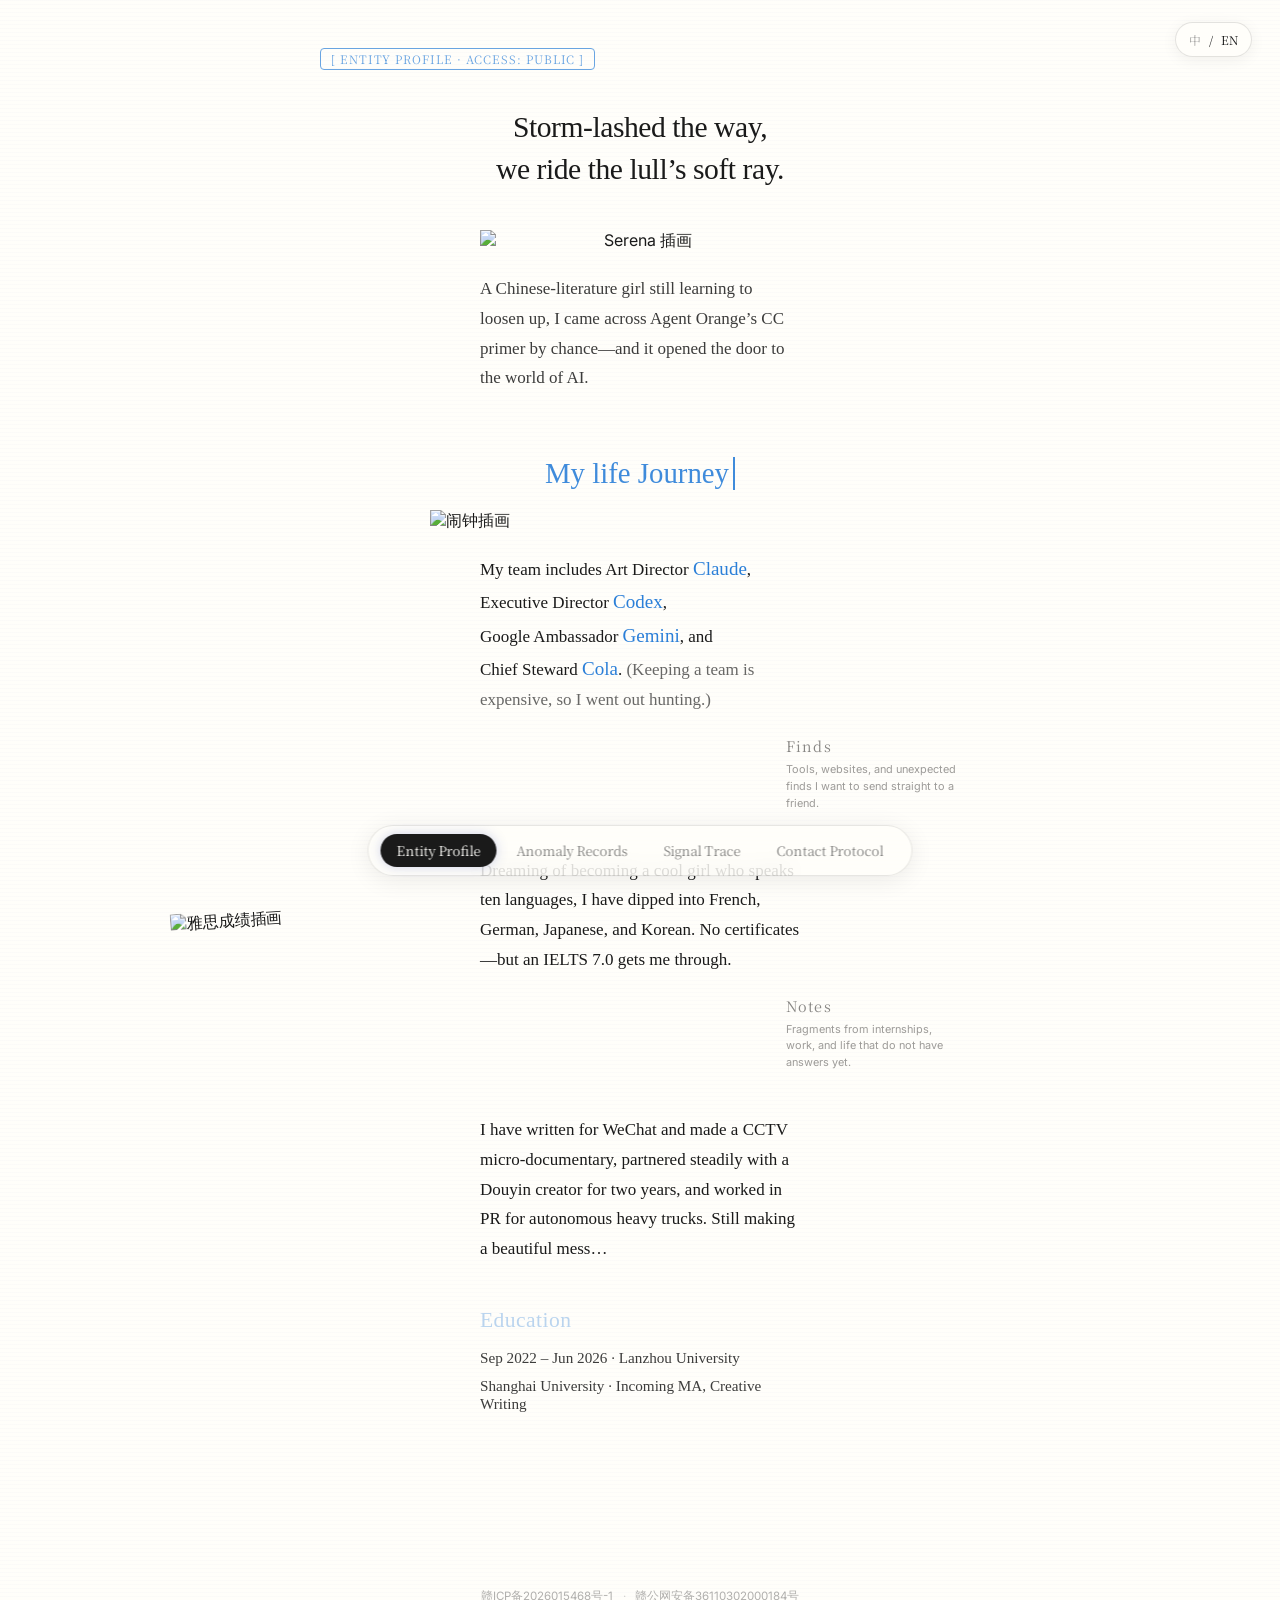
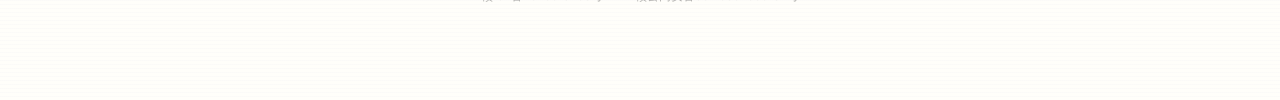
==== commit afbcd445: "refine about interlude notes" ====
--- a/about.html
+++ b/about.html
@@ -19,8 +19,8 @@
 <meta name="twitter:title" content="Serena_熙冉：we ride the lull’s soft ray">
 <meta name="twitter:description" content="一个不太松弛的中文系女生，和 Agent 并肩前行的故事。">
 <meta name="twitter:image" content="https://sumohe.com/assets/serena-fullbody-720.png">
-<script src="i18n.js?v=about-margin-1"></script>
-<link rel="stylesheet" href="style.css?v=about-margin-1">
+<script src="i18n.js?v=about-interlude-1"></script>
+<link rel="stylesheet" href="style.css?v=about-interlude-1">
 </head>
 <body class="page-about">
 <div class="page">
@@ -45,9 +45,8 @@
 
     <img class="journal-lead-illus" src="assets/alarm-clock.png" alt="闹钟插画">
 
-    <div class="about-journey-layout">
-      <!-- 介绍正文：逐行排版，靠留白呼吸 -->
-      <div class="journal">
+    <!-- 介绍正文：逐行排版，靠留白呼吸 -->
+    <div class="journal">
 
       <div class="journal-entry journal-entry--text">
         <div class="journal-text">
@@ -58,6 +57,14 @@
         </div>
       </div>
 
+      <aside class="about-interlude-note about-interlude-note--finds" aria-label="拾记">
+        <a href="talks/finds.html">
+          <span class="about-interlude-note-label">拾记</span>
+          <span class="about-interlude-note-en">FINDS</span>
+        </a>
+        <p>那些让人想马上转发给朋友的工具、网页和意外发现。</p>
+      </aside>
+
       <div class="journal-entry journal-entry--text journal-entry--illus">
         <img class="journal-illus" src="assets/ielts.png" alt="雅思成绩插画">
         <div class="journal-text">
@@ -67,6 +74,14 @@
         </div>
       </div>
 
+      <aside class="about-interlude-note about-interlude-note--notes" aria-label="随记">
+        <a href="talks/notes.html">
+          <span class="about-interlude-note-label">随记</span>
+          <span class="about-interlude-note-en">NOTES</span>
+        </a>
+        <p>实习、工作和生活里，暂时还没有答案的片段。</p>
+      </aside>
+
       <div class="journal-entry journal-entry--text">
         <div class="journal-text">
           <p>写过公众号，做过央视微纪录片</p>
@@ -75,32 +90,6 @@
           <p>持续折腾中……</p>
         </div>
       </div>
-
-      </div>
-
-      <!-- 不是第二个首页：这里只保留近期的旁注，完整内容各自归档。 -->
-      <aside class="about-margin-notes" aria-label="拾记与随记">
-        <div class="about-margin-notes-inner">
-          <section class="about-margin-note about-margin-note--finds">
-            <div class="about-margin-note-head">
-              <img src="assets/contact-bottle-round.png" alt="漂流瓶插画">
-              <h2>拾记 <span>FINDS</span></h2>
-            </div>
-            <!-- 新文章发布后，按日期从新到旧保留最新两篇。 -->
-            <ol class="about-margin-note-list"></ol>
-            <a href="talks/finds.html">查看全部拾记 →</a>
-          </section>
-          <section class="about-margin-note about-margin-note--notes">
-            <div class="about-margin-note-head">
-              <img src="assets/contact-shell-conch.png" alt="贝壳插画">
-              <h2>随记 <span>NOTES</span></h2>
-            </div>
-            <!-- 新文章发布后，按日期从新到旧保留最新两篇。 -->
-            <ol class="about-margin-note-list"></ol>
-            <a href="talks/notes.html">查看全部随记 →</a>
-          </section>
-        </div>
-      </aside>
     </div>
 
     <!-- 教育经历 -->
--- a/style.css
+++ b/style.css
@@ -414,70 +414,40 @@
   background: var(--accent);
 }
 
-/* Journey 右侧的内容旁注：它只露出近期线索，不承担归档的职责。 */
-.about-journey-layout { position: relative; }
-.about-margin-notes {
-  position: absolute;
-  top: 0;
-  bottom: 0;
-  left: calc(50% + 254px);
-  width: 188px;
-}
-.about-margin-notes-inner { position: sticky; top: 116px; }
-.about-margin-note + .about-margin-note { margin-top: 42px; }
-.about-margin-note-head {
-  display: flex;
-  align-items: center;
-  gap: 9px;
-  margin-bottom: 11px;
-}
-.about-margin-note-head img {
-  width: 30px;
-  height: 30px;
-  object-fit: contain;
-  filter: saturate(.9);
-}
-.about-margin-note-head h2 {
-  margin: 0;
-  font-family: var(--font-title);
-  font-size: .88rem;
-  font-weight: 500;
+/* 正文段落交界处的轻量旁注：两处各自独立，像阅读中的小发现。 */
+.about-interlude-note {
+  align-self: flex-end;
+  width: 174px;
+  margin: -24px 0 0;
+  color: rgba(50, 48, 47, .58);
+}
+.about-interlude-note a {
+  display: inline-flex;
+  align-items: baseline;
+  gap: 7px;
+  color: inherit;
+  text-decoration: none;
+}
+.about-interlude-note-label {
+  font-family: var(--font-title);
+  font-size: .9rem;
   letter-spacing: .08em;
 }
-.about-margin-note-head h2 span {
-  margin-left: 4px;
-  color: #c94b25;
+.about-interlude-note-en {
   font-family: var(--font-body);
-  font-size: .56rem;
-  font-weight: 500;
-  letter-spacing: .13em;
-}
-html[lang="en"] .about-margin-note-head h2 span { display: none; }
-.about-margin-note-list {
-  display: flex;
-  flex-direction: column;
-  gap: 8px;
-  margin: 0;
-  padding: 0;
-  list-style: none;
-}
-.about-margin-note-list a {
-  display: block;
-  font-family: var(--font-title);
-  font-size: .77rem;
-  line-height: 1.5;
-  text-decoration: none;
-}
-.about-margin-note-list a:hover { color: var(--accent); }
-.about-margin-note > a {
-  display: inline-block;
-  margin-top: 8px;
-  color: var(--dim);
-  font-size: .65rem;
-  letter-spacing: .04em;
-  text-decoration: none;
-}
-.about-margin-note > a:hover { color: var(--accent); }
+  font-size: .54rem;
+  letter-spacing: .14em;
+  opacity: .72;
+}
+html[lang="en"] .about-interlude-note-en { display: none; }
+.about-interlude-note p {
+  margin: 5px 0 0;
+  font-family: var(--font-body);
+  font-size: .68rem;
+  line-height: 1.55;
+  color: rgba(50, 48, 47, .48);
+}
+.about-interlude-note a:hover { color: var(--ink); }
 
 /* ═══════════ 作品页 · 案件卷宗 ═══════════ */
 .works-header-tag { margin-bottom: 28px; }
@@ -911,15 +881,11 @@
 @media (max-width: 600px) {
   .page { padding: 32px 20px 100px; }
 
-  .about-margin-notes {
-    position: static;
-    bottom: auto;
-    width: min(300px, 100%);
-    margin: 4px auto 42px;
-  }
-  .about-margin-notes-inner { position: static; }
-  .about-margin-note + .about-margin-note { margin-top: 30px; }
-  .about-margin-note-head img { width: 27px; height: 27px; }
+  .about-interlude-note {
+    width: min(260px, 100%);
+    margin: -8px 0 2px;
+  }
+  .about-interlude-note p { font-size: .7rem; }
 
   .signal-journal { width: 100%; margin-top: 74px; }
   .signal-journal-kicker { margin-bottom: 24px; }
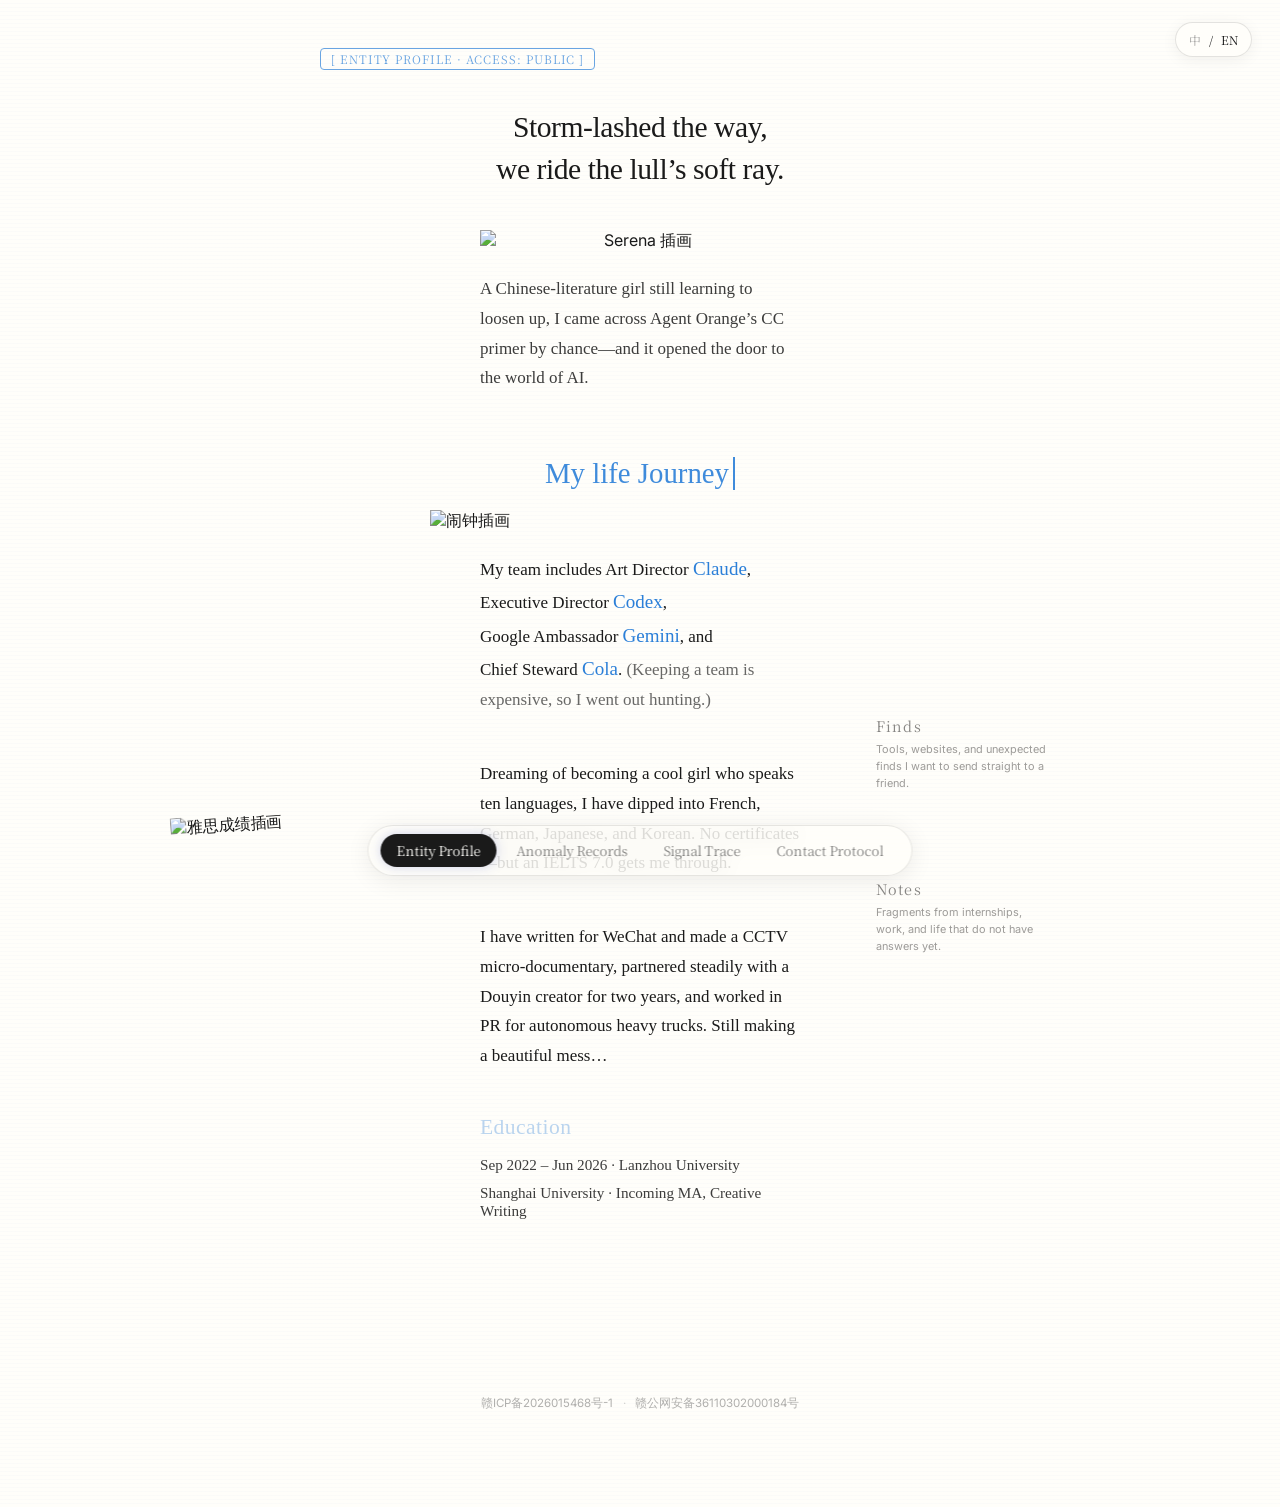
==== commit 50d89b4b: "move about notes outside text flow" ====
--- a/about.html
+++ b/about.html
@@ -19,8 +19,8 @@
 <meta name="twitter:title" content="Serena_熙冉：we ride the lull’s soft ray">
 <meta name="twitter:description" content="一个不太松弛的中文系女生，和 Agent 并肩前行的故事。">
 <meta name="twitter:image" content="https://sumohe.com/assets/serena-fullbody-720.png">
-<script src="i18n.js?v=about-interlude-1"></script>
-<link rel="stylesheet" href="style.css?v=about-interlude-1">
+<script src="i18n.js?v=about-interlude-2"></script>
+<link rel="stylesheet" href="style.css?v=about-interlude-2">
 </head>
 <body class="page-about">
 <div class="page">
@@ -48,39 +48,41 @@
     <!-- 介绍正文：逐行排版，靠留白呼吸 -->
     <div class="journal">
 
-      <div class="journal-entry journal-entry--text">
-        <div class="journal-text">
-          <p>团队成员有</p>
-          <p class="about-pair"><span>艺术总监 <span class="en-hand">Claude</span></span><span>执行总监 <span class="en-hand">Codex</span></span></p>
-          <p class="about-pair"><span>谷歌大使 <span class="en-hand">Gemini</span></span><span>首席管家 <span class="en-hand">Cola</span></span></p>
-          <p>（养团队太贵了 遂外出打猎</p>
+      <div class="journal-entry-with-note">
+        <div class="journal-entry journal-entry--text">
+          <div class="journal-text">
+            <p>团队成员有</p>
+            <p class="about-pair"><span>艺术总监 <span class="en-hand">Claude</span></span><span>执行总监 <span class="en-hand">Codex</span></span></p>
+            <p class="about-pair"><span>谷歌大使 <span class="en-hand">Gemini</span></span><span>首席管家 <span class="en-hand">Cola</span></span></p>
+            <p>（养团队太贵了 遂外出打猎</p>
+          </div>
         </div>
+        <aside class="about-interlude-note about-interlude-note--finds" aria-label="拾记">
+          <a href="talks/finds.html">
+            <span class="about-interlude-note-label">拾记</span>
+            <span class="about-interlude-note-en">FINDS</span>
+          </a>
+          <p>那些让人想马上转发给朋友的工具、网页和意外发现。</p>
+        </aside>
       </div>
 
-      <aside class="about-interlude-note about-interlude-note--finds" aria-label="拾记">
-        <a href="talks/finds.html">
-          <span class="about-interlude-note-label">拾记</span>
-          <span class="about-interlude-note-en">FINDS</span>
-        </a>
-        <p>那些让人想马上转发给朋友的工具、网页和意外发现。</p>
-      </aside>
-
-      <div class="journal-entry journal-entry--text journal-entry--illus">
-        <img class="journal-illus" src="assets/ielts.png" alt="雅思成绩插画">
-        <div class="journal-text">
-          <p>梦想是成为会说十门语言的cool girl</p>
-          <p>于是法语、德语、日语、韩语都学了点</p>
-          <p>都没去考级 好在雅思7.0 勉强过关</p>
+      <div class="journal-entry-with-note">
+        <div class="journal-entry journal-entry--text journal-entry--illus">
+          <img class="journal-illus" src="assets/ielts.png" alt="雅思成绩插画">
+          <div class="journal-text">
+            <p>梦想是成为会说十门语言的cool girl</p>
+            <p>于是法语、德语、日语、韩语都学了点</p>
+            <p>都没去考级 好在雅思7.0 勉强过关</p>
+          </div>
         </div>
+        <aside class="about-interlude-note about-interlude-note--notes" aria-label="随记">
+          <a href="talks/notes.html">
+            <span class="about-interlude-note-label">随记</span>
+            <span class="about-interlude-note-en">NOTES</span>
+          </a>
+          <p>实习、工作和生活里，暂时还没有答案的片段。</p>
+        </aside>
       </div>
-
-      <aside class="about-interlude-note about-interlude-note--notes" aria-label="随记">
-        <a href="talks/notes.html">
-          <span class="about-interlude-note-label">随记</span>
-          <span class="about-interlude-note-en">NOTES</span>
-        </a>
-        <p>实习、工作和生活里，暂时还没有答案的片段。</p>
-      </aside>
 
       <div class="journal-entry journal-entry--text">
         <div class="journal-text">
--- a/style.css
+++ b/style.css
@@ -341,6 +341,12 @@
   width: 100%;
   max-width: 400px;
 }
+.journal-entry-with-note {
+  position: relative;
+  width: 100%;
+  max-width: 400px;
+}
+.journal-entry-with-note > .journal-entry { margin: 0 auto; }
 .journal-text {
   text-align: left;
   font-size: 1.05rem;
@@ -416,9 +422,11 @@
 
 /* 正文段落交界处的轻量旁注：两处各自独立，像阅读中的小发现。 */
 .about-interlude-note {
-  align-self: flex-end;
+  position: absolute;
+  top: 100%;
+  left: calc(100% + 36px);
   width: 174px;
-  margin: -24px 0 0;
+  margin: 0;
   color: rgba(50, 48, 47, .58);
 }
 .about-interlude-note a {
@@ -882,8 +890,9 @@
   .page { padding: 32px 20px 100px; }
 
   .about-interlude-note {
+    position: static;
     width: min(260px, 100%);
-    margin: -8px 0 2px;
+    margin: 8px 0 -24px auto;
   }
   .about-interlude-note p { font-size: .7rem; }
 
